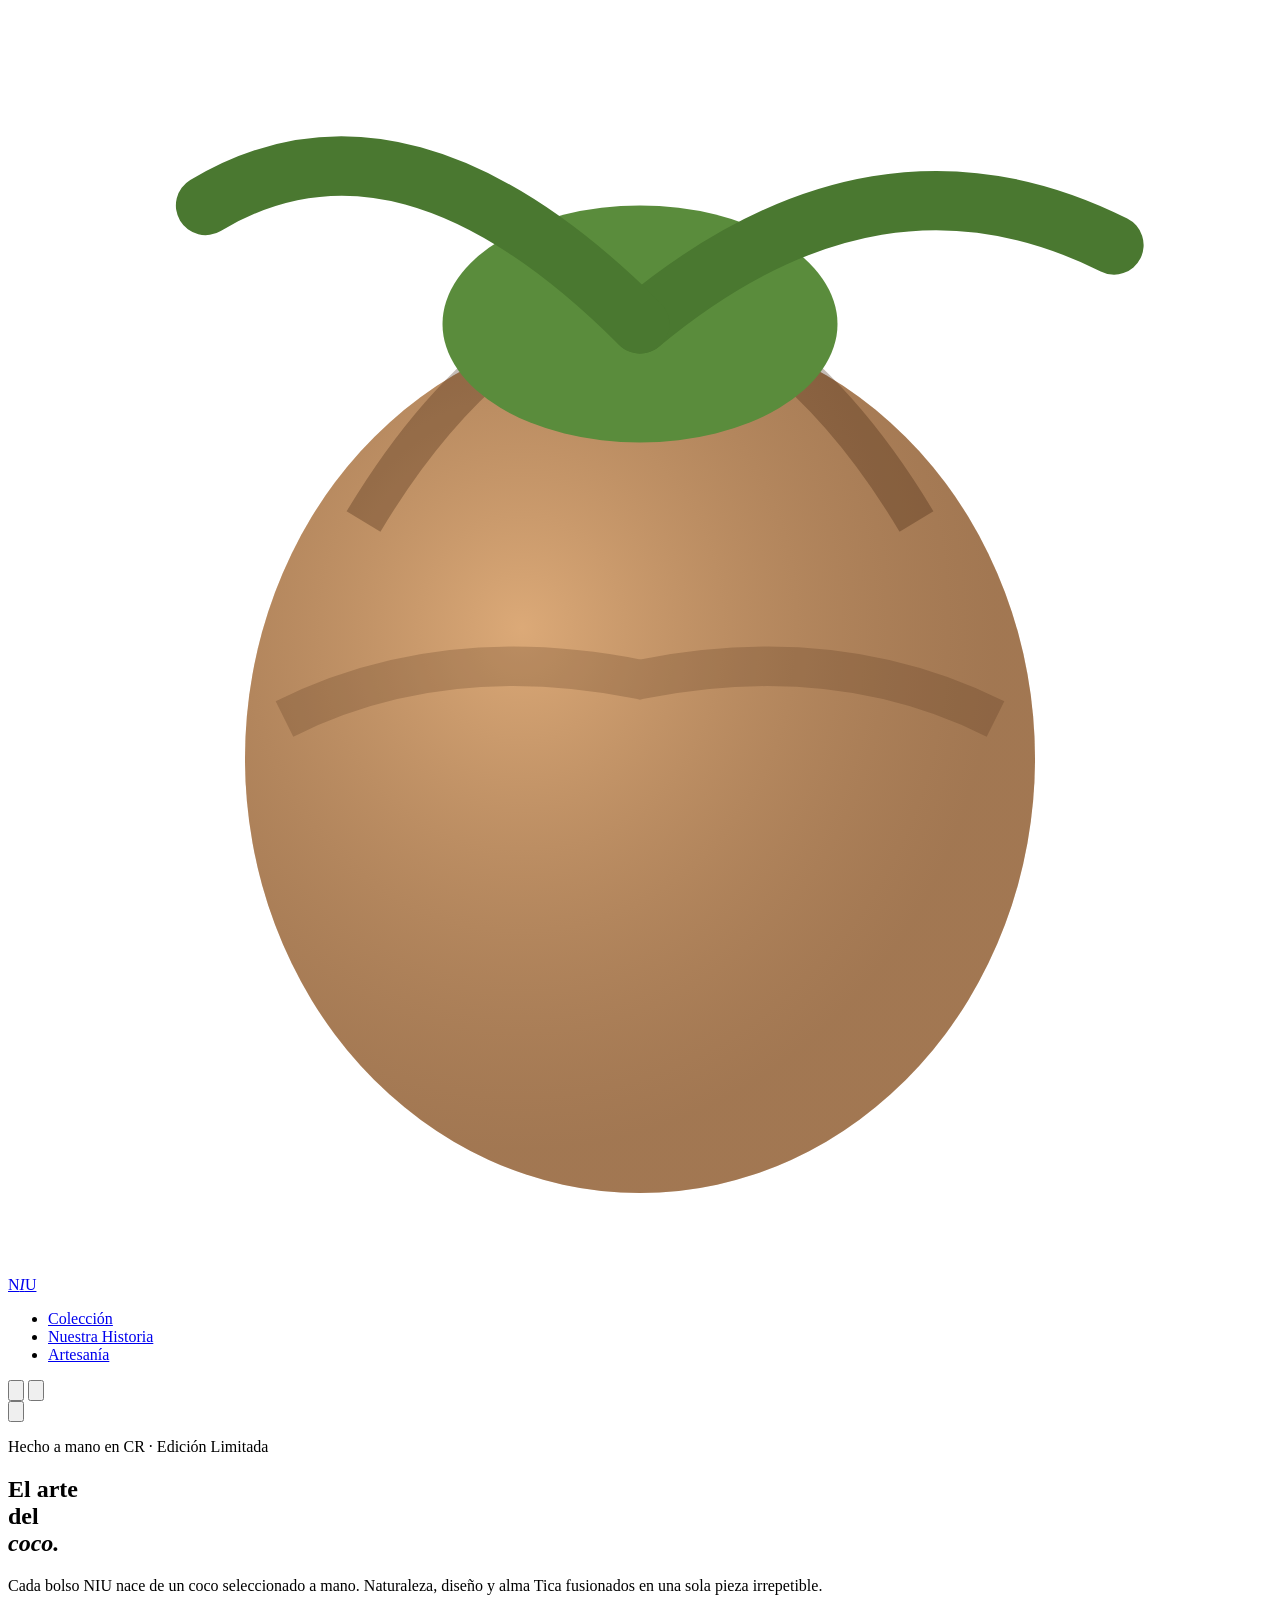
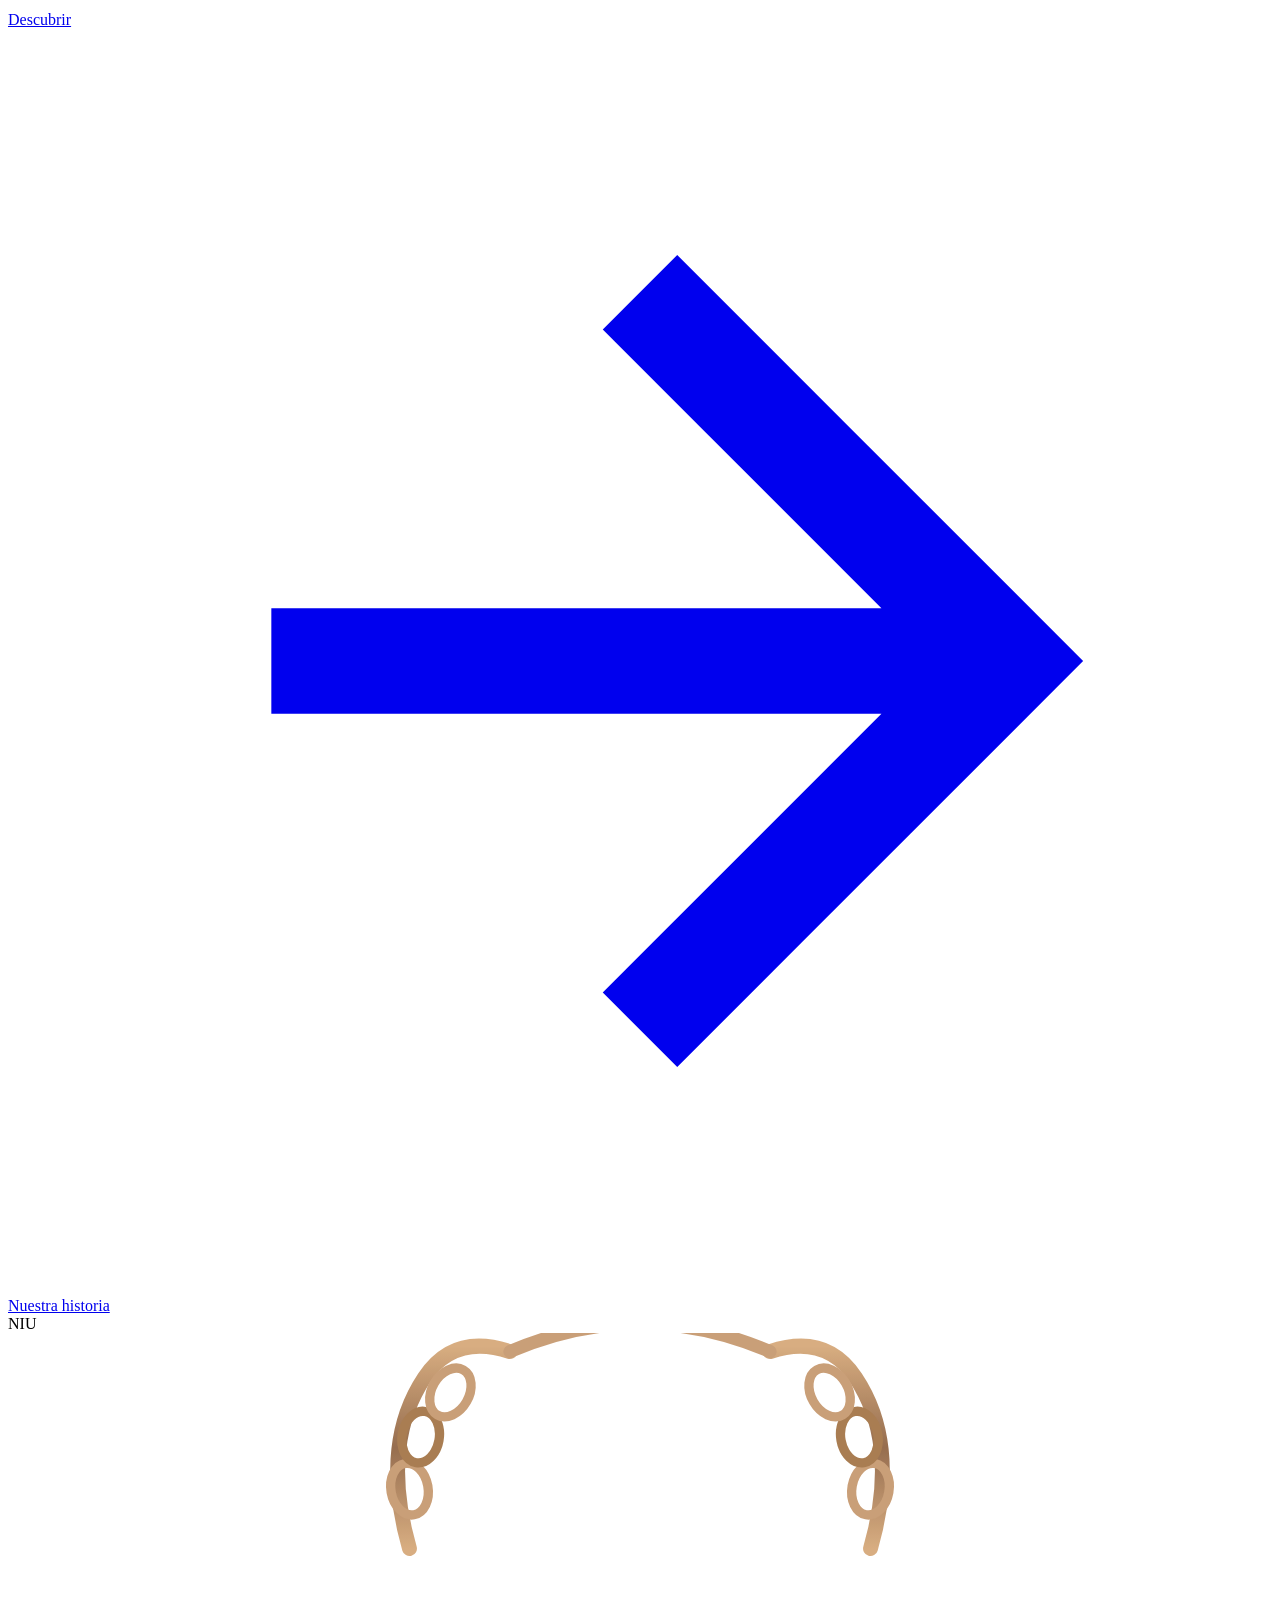
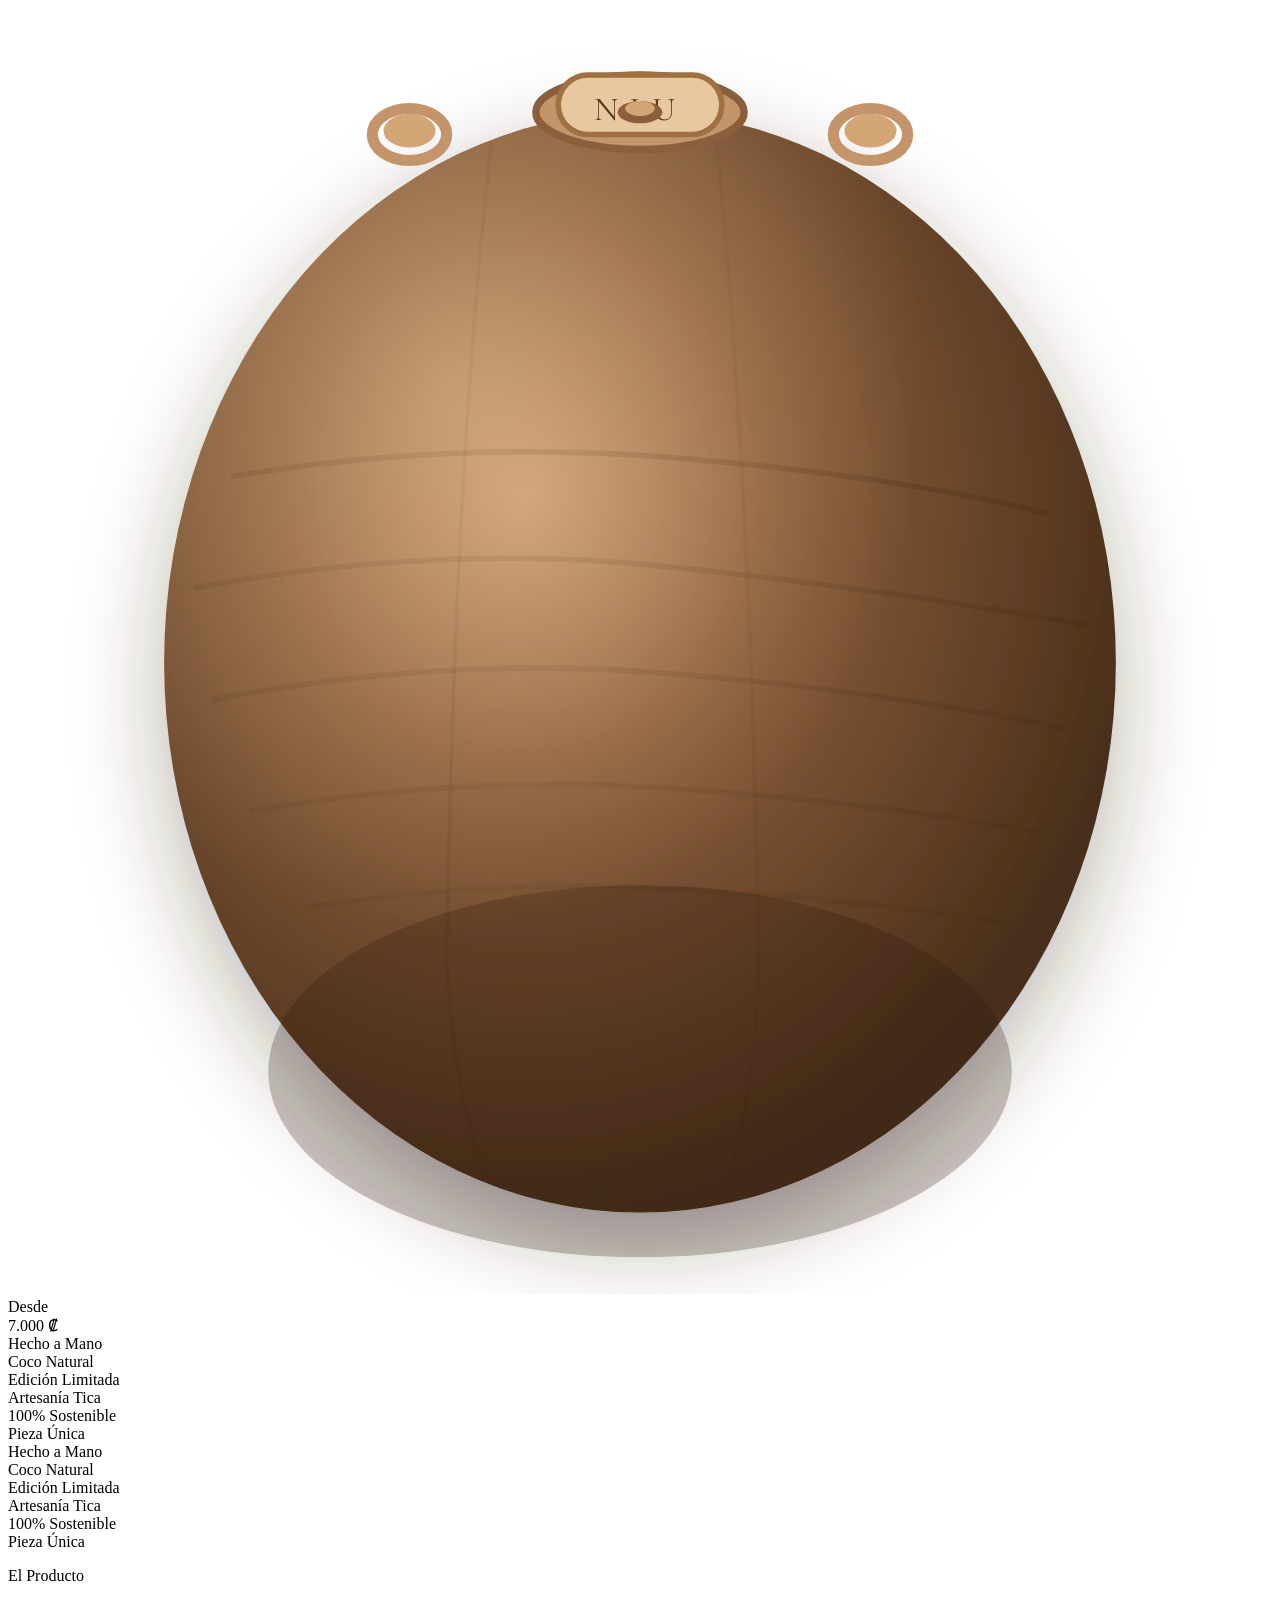
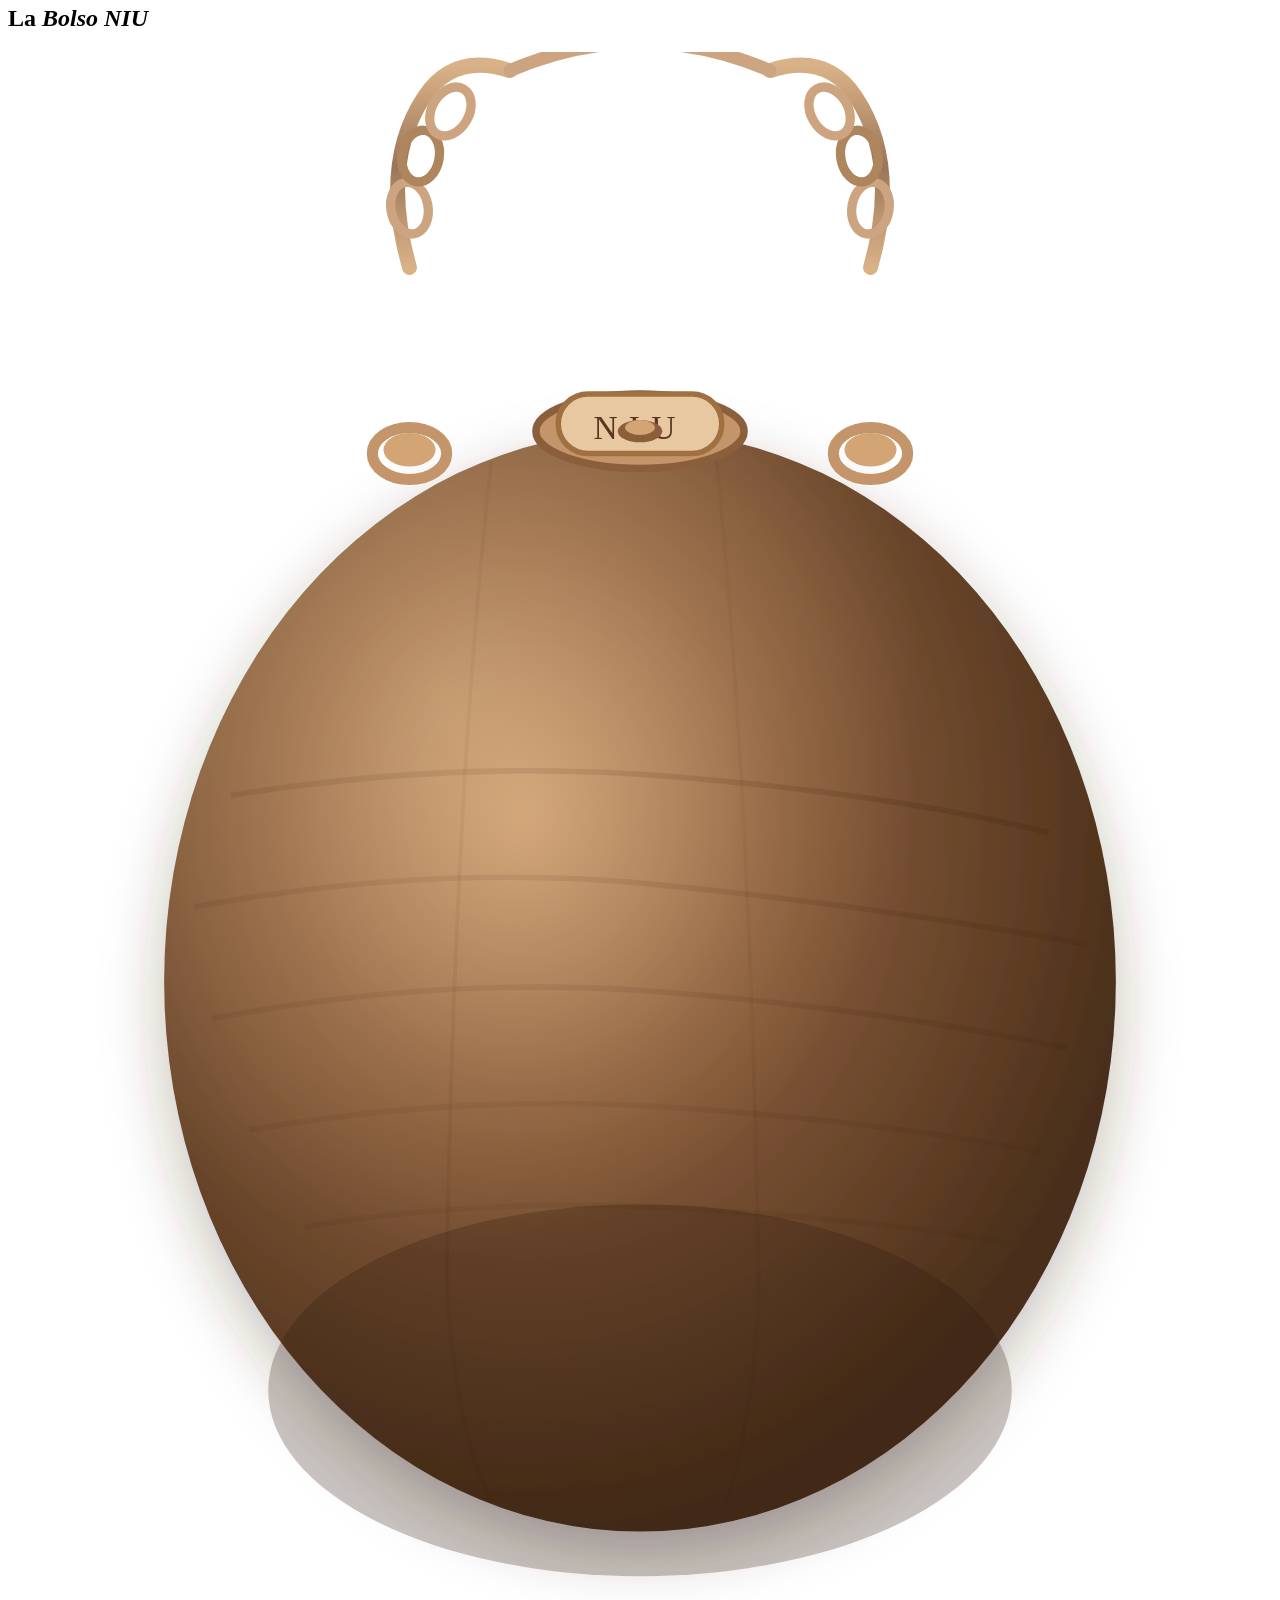
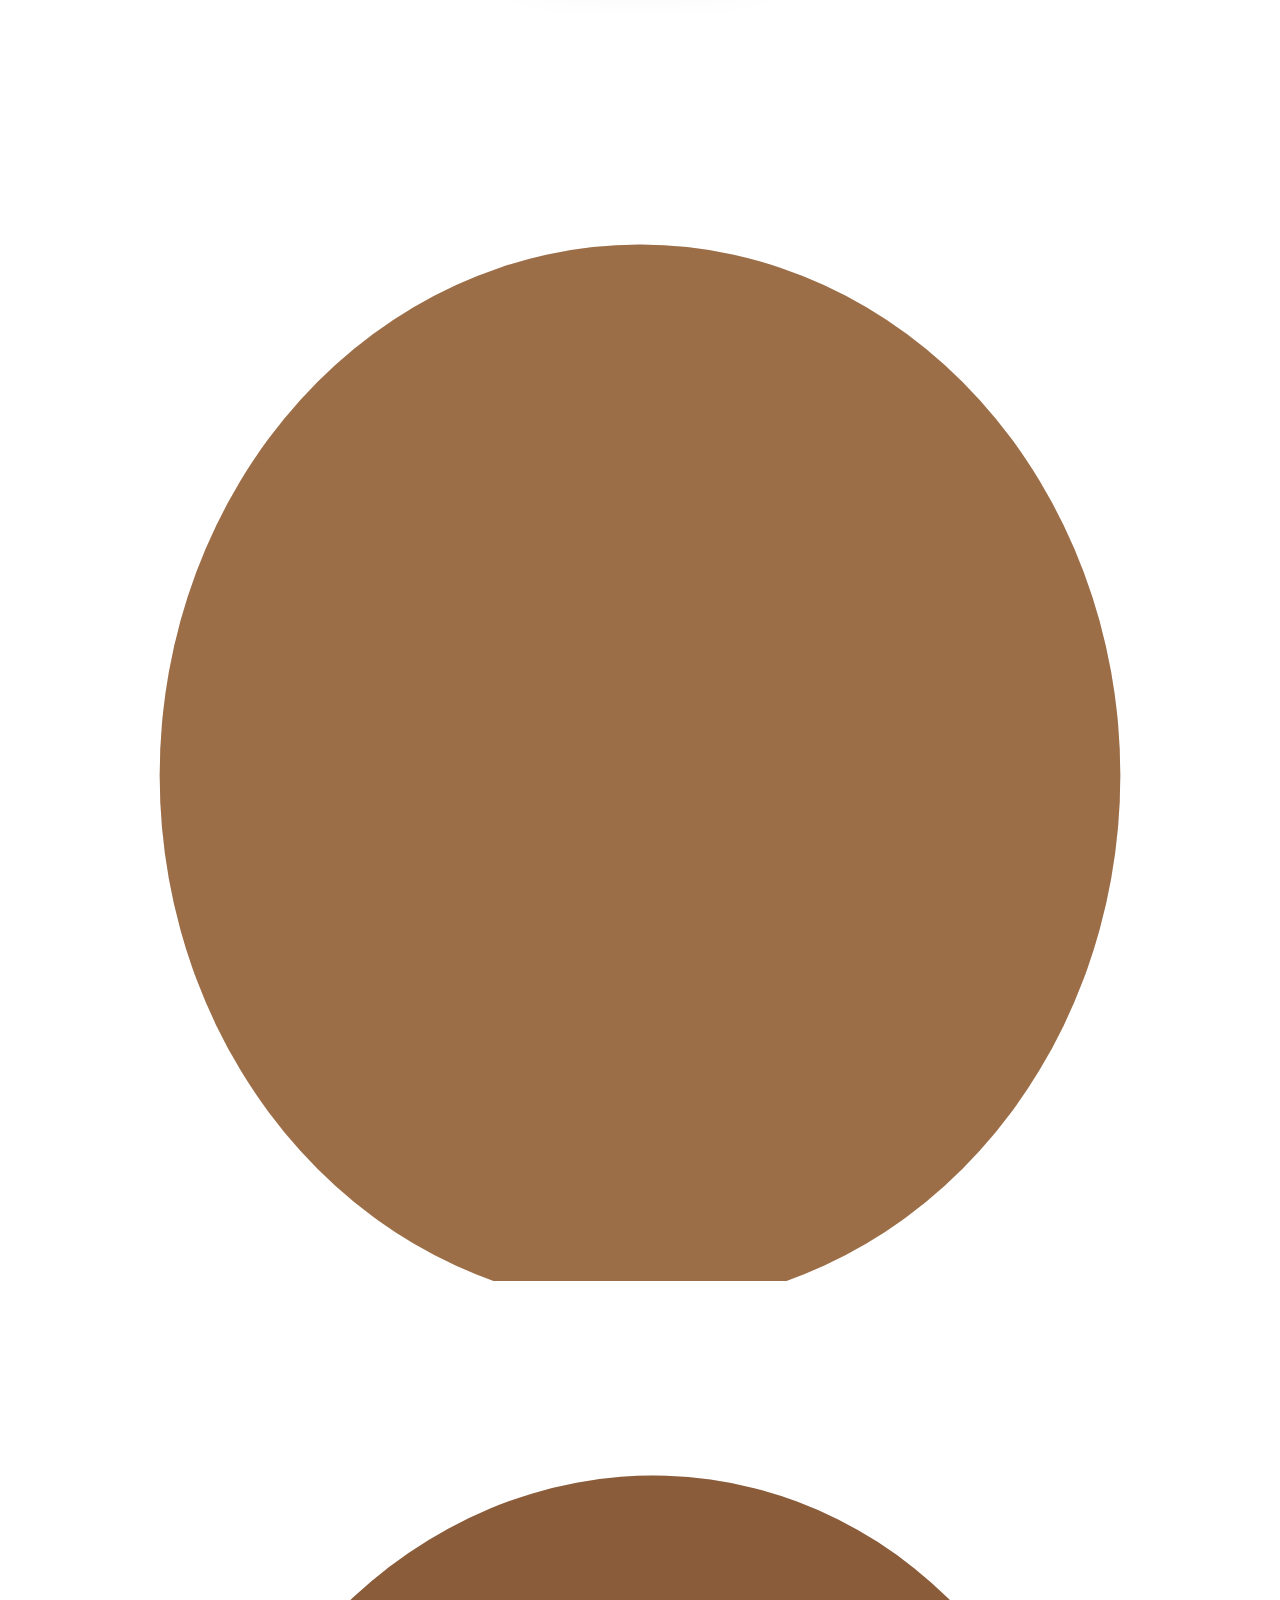
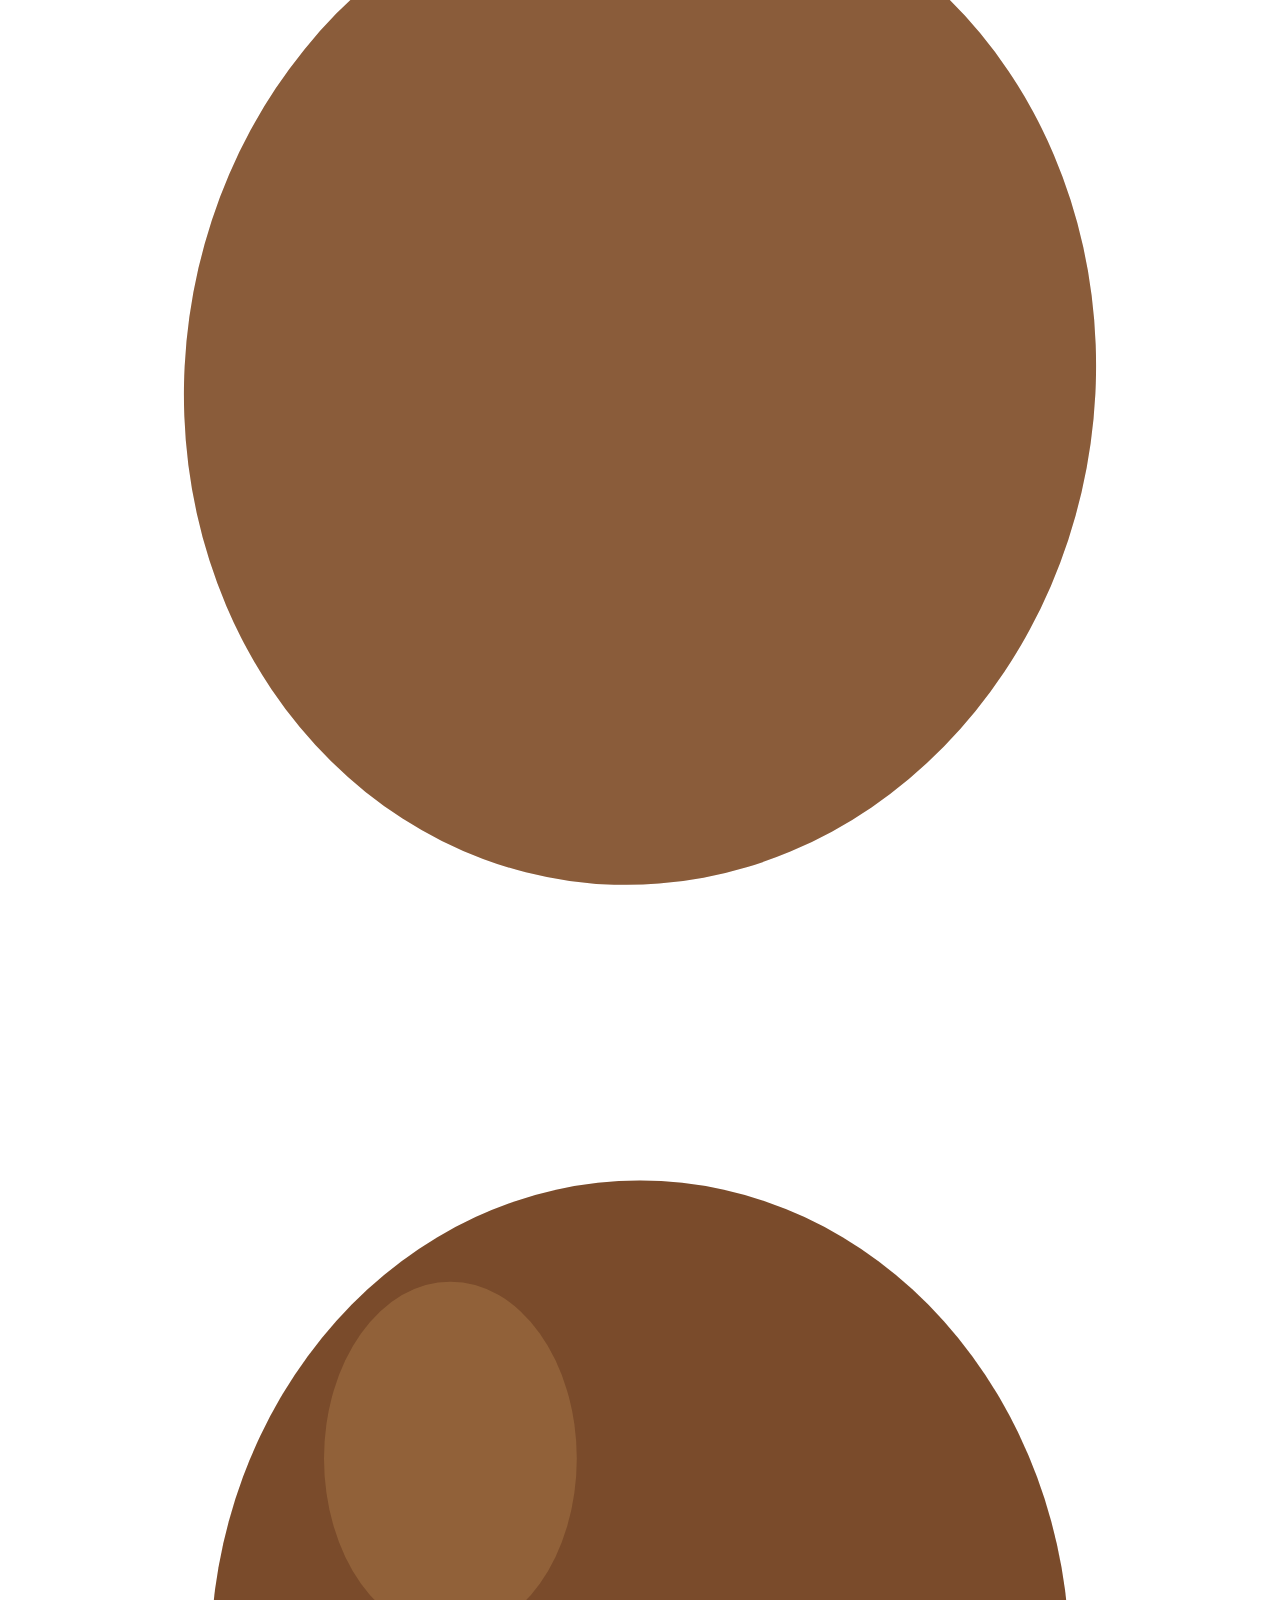
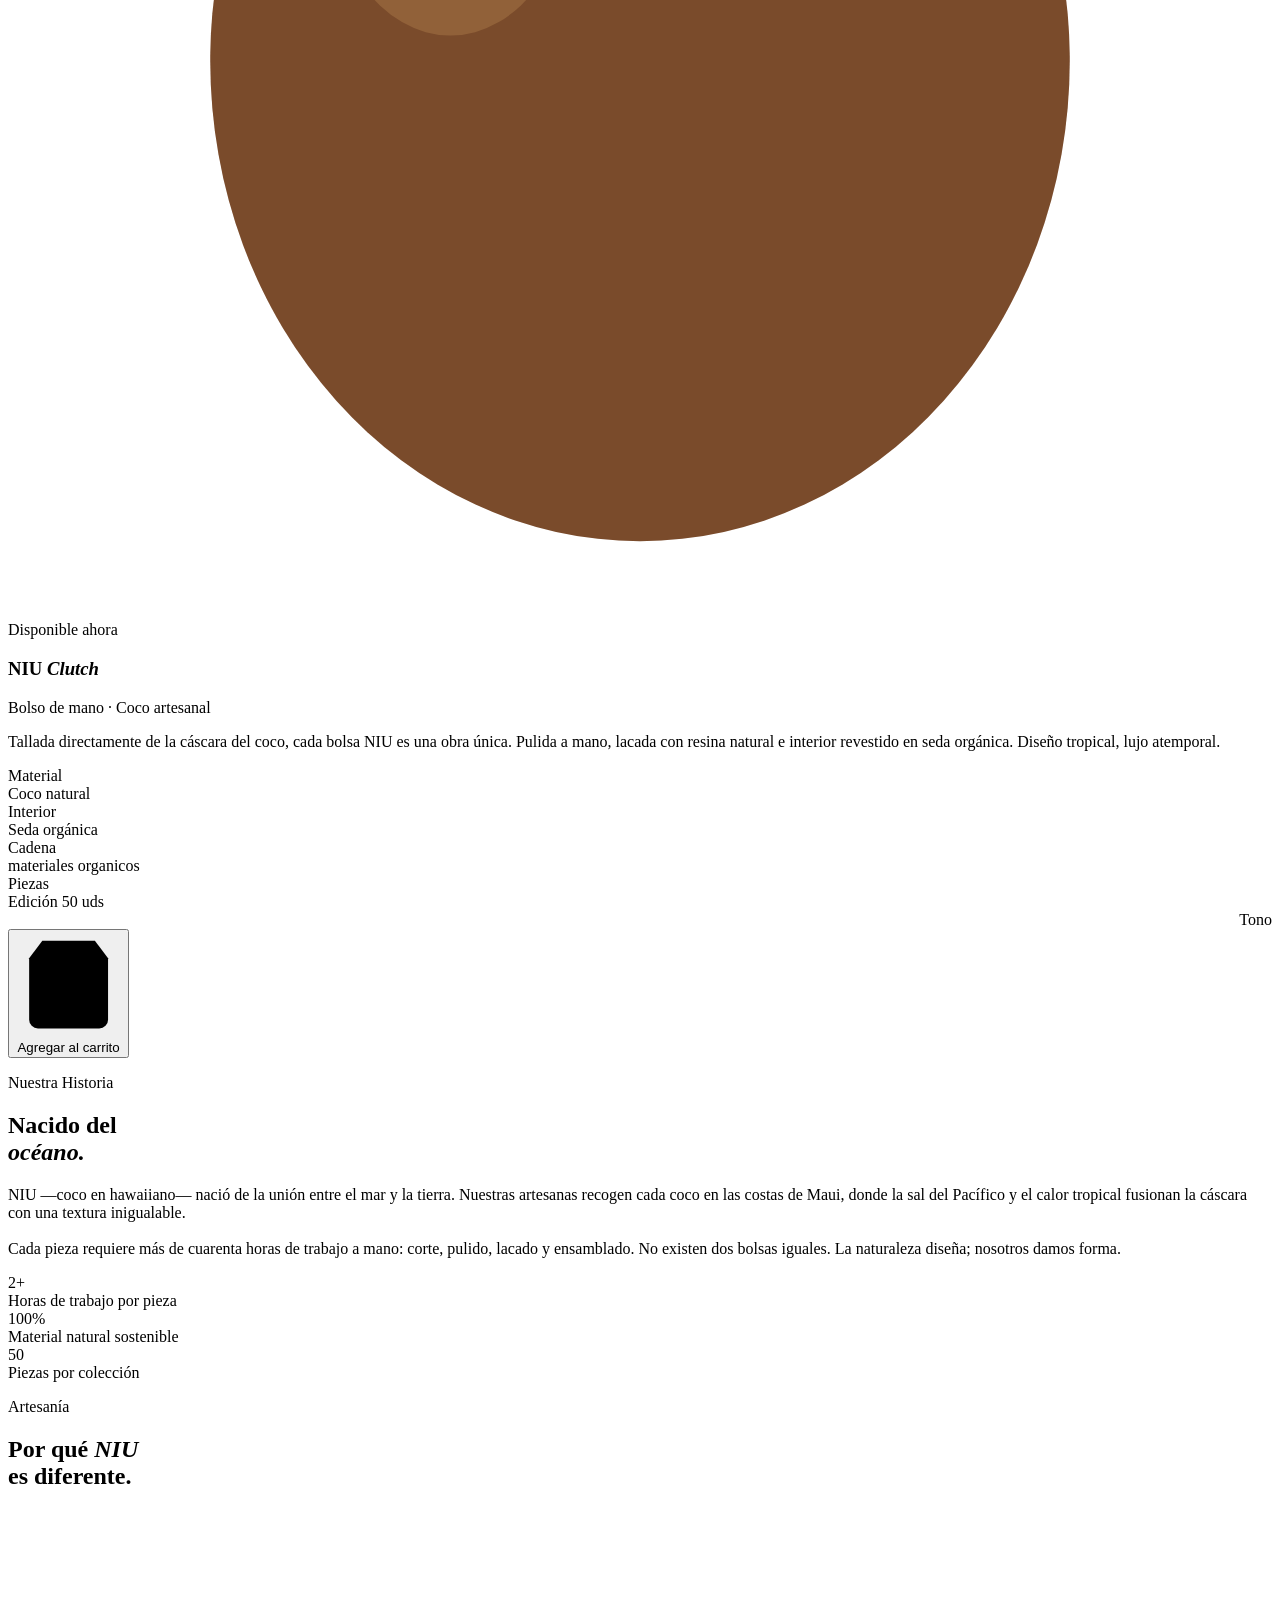
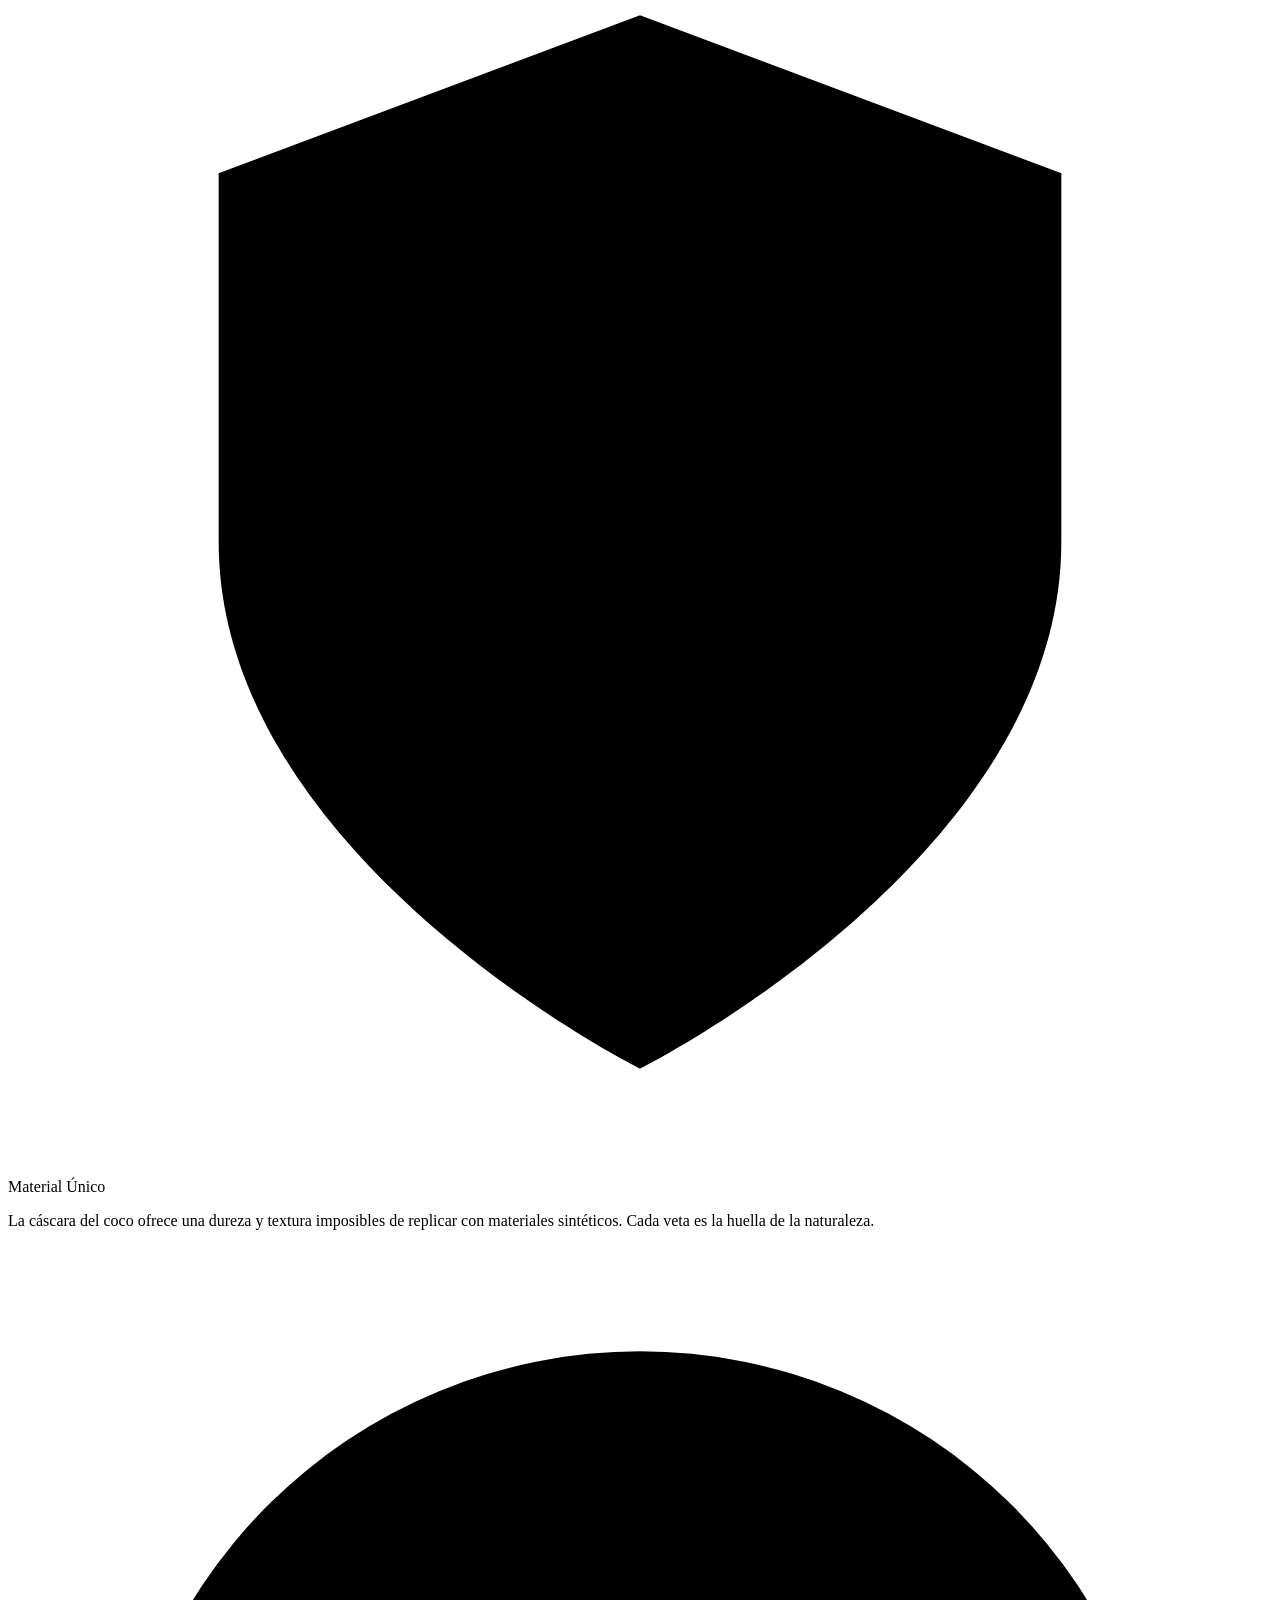
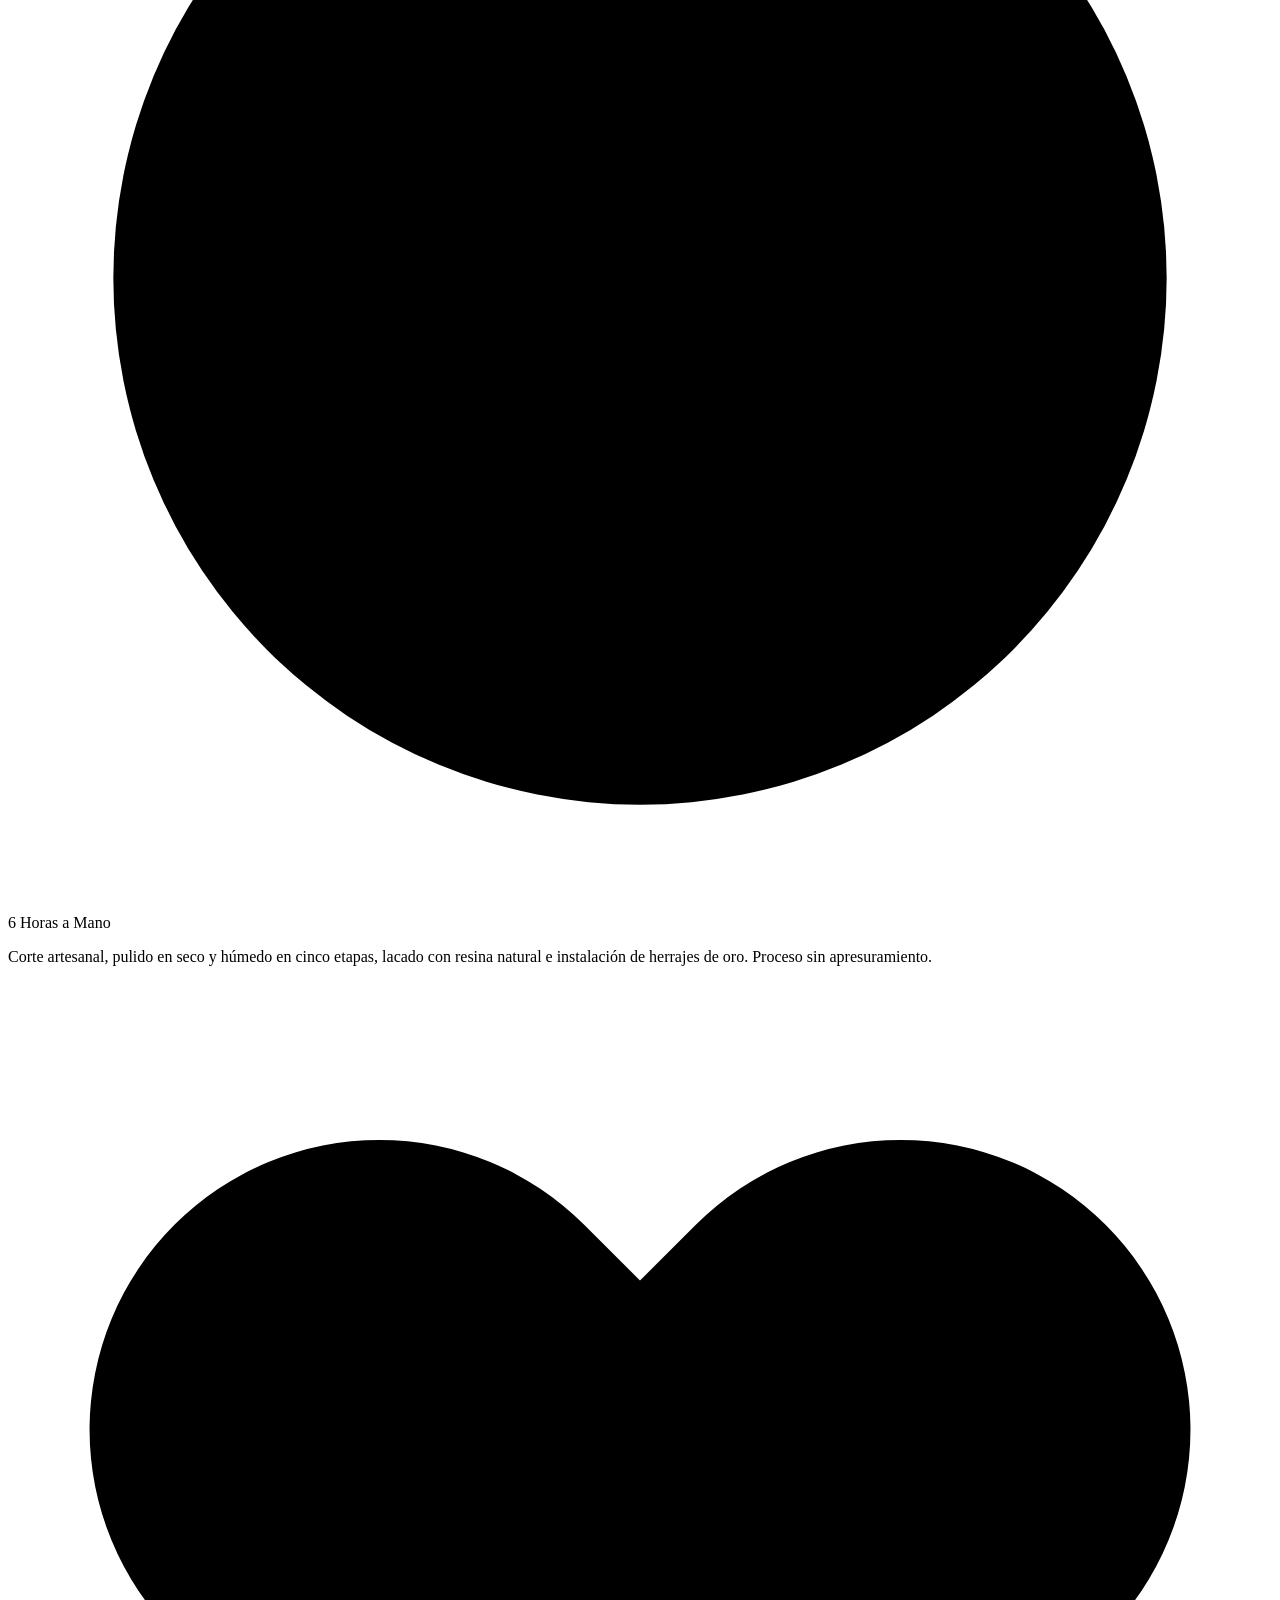
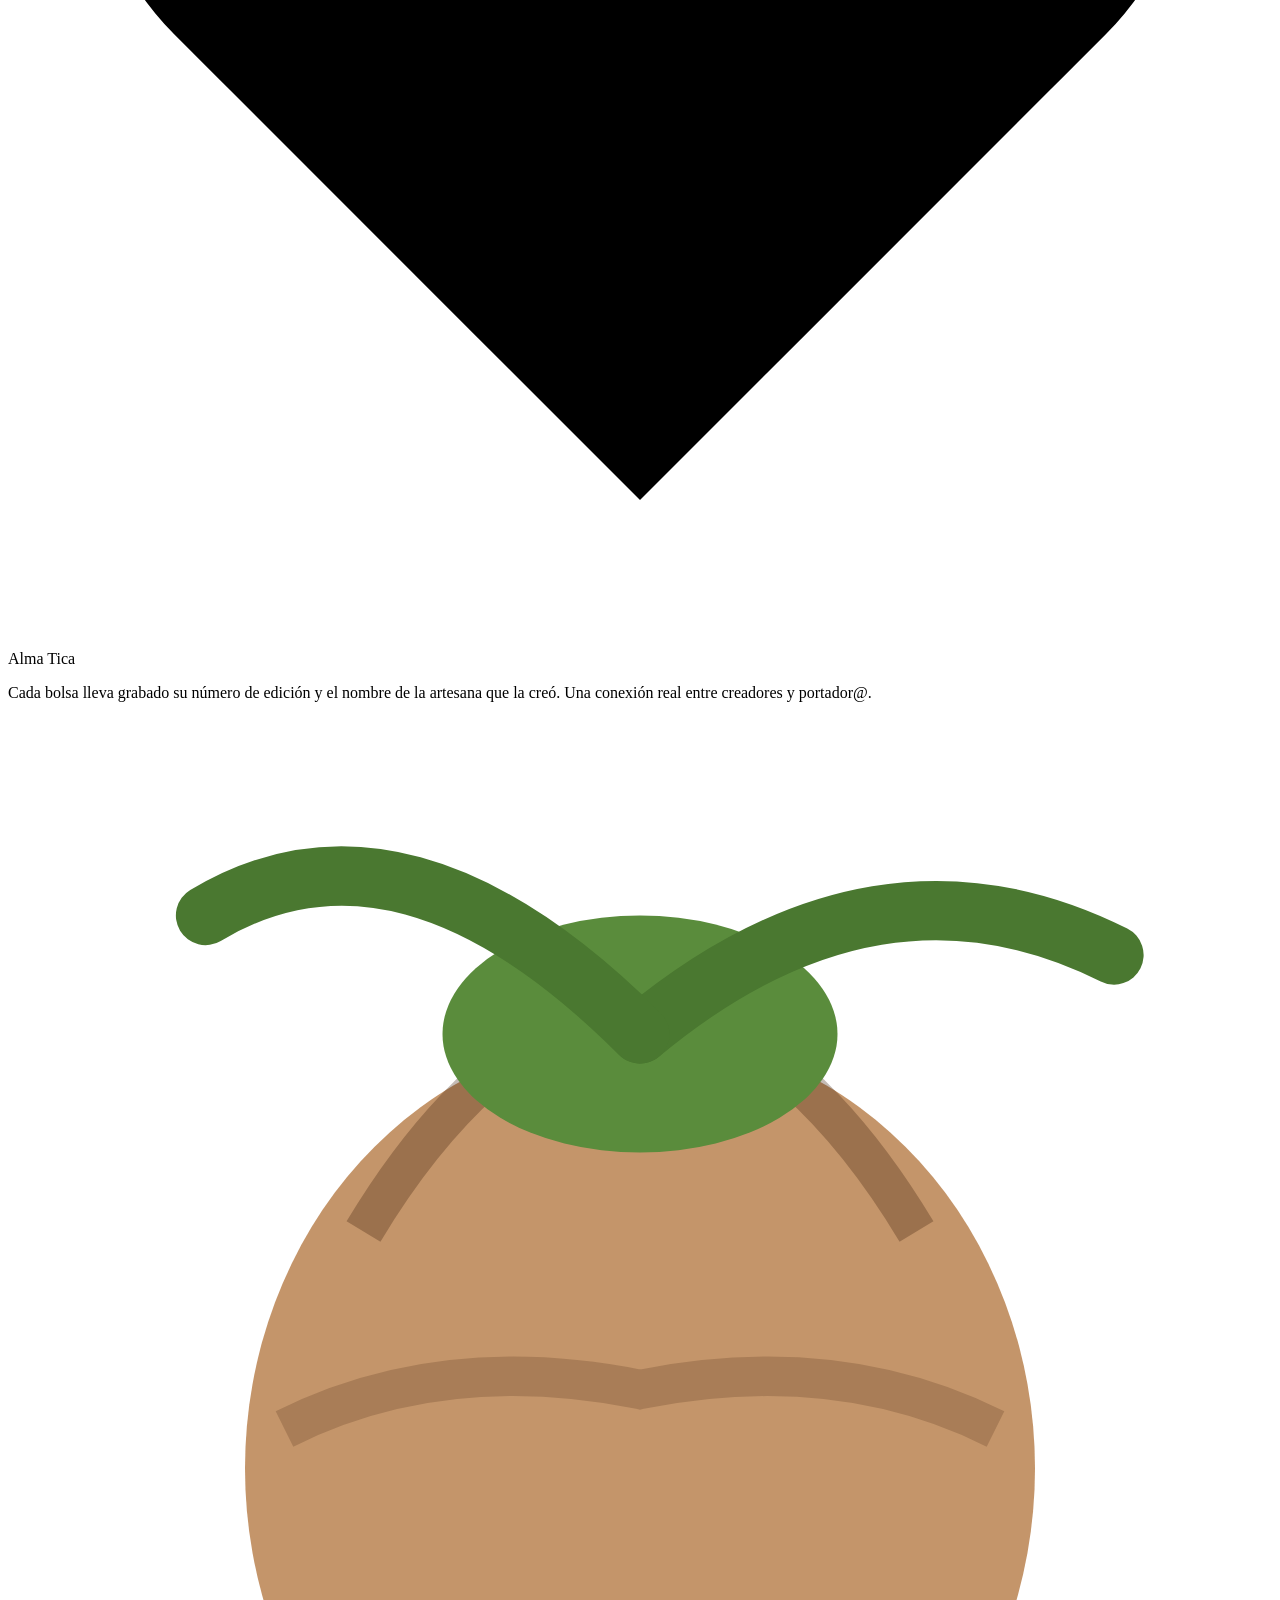
==== html/catalogo.html @ 04e59201 "Subir repositorio" ====
<!DOCTYPE html>
<html lang="es">
<head>
  <meta charset="UTF-8" />
  <meta name="viewport" content="width=device-width, initial-scale=1.0" />
  <title>NIU — Handcrafted Coconut Bags</title>
  <link rel="preconnect" href="https://fonts.googleapis.com" />
  <link rel="preconnect" href="https://fonts.gstatic.com" crossorigin />
  <link href="https://fonts.googleapis.com/css2?family=Cormorant+Garamond:ital,wght@0,300;0,400;0,500;1,300;1,400&family=Jost:wght@200;300;400;500&display=swap" rel="stylesheet" />
  <link rel="stylesheet" href="catalogo.css" />
</head>
<body>

  <!-- CUSTOM CURSOR -->
  <div class="cursor" id="cursor"></div>
  <div class="cursor-ring" id="cursorRing"></div>

  <!-- ══ NAV ══ -->
  <nav id="nav">
    <a href="#" class="nav-logo">
      <div class="nav-logo-icon">
        <svg viewBox="0 0 32 32" fill="none" xmlns="http://www.w3.org/2000/svg">
          <ellipse cx="16" cy="19" rx="10" ry="11" fill="#c4956a"/>
          <ellipse cx="16" cy="19" rx="10" ry="11" fill="url(#ng1)"/>
          <path d="M9 13 Q12 8 16 7 Q20 8 23 13" stroke="rgba(60,30,10,.3)" stroke-width="1" fill="none"/>
          <path d="M7 18 Q11 16 16 17 Q21 16 25 18" stroke="rgba(60,30,10,.2)" stroke-width="1" fill="none"/>
          <ellipse cx="16" cy="8" rx="5" ry="3" fill="#5a8c3c"/>
          <path d="M16 8 Q22 3 28 6" stroke="#4a7830" stroke-width="1.5" fill="none" stroke-linecap="round"/>
          <path d="M16 8 Q10 2 5 5" stroke="#4a7830" stroke-width="1.5" fill="none" stroke-linecap="round"/>
          <defs>
            <radialGradient id="ng1" cx="35%" cy="35%" r="60%">
              <stop offset="0%" stop-color="rgba(255,200,140,.4)"/>
              <stop offset="100%" stop-color="rgba(60,30,10,.25)"/>
            </radialGradient>
          </defs>
        </svg>
      </div>
      <div>
        <div class="nav-logo-text">N<em>I</em>U</div>
      </div>
    </a>

    <ul class="nav-links">
      <li><a href="#product">Colección</a></li>
      <li><a href="#story">Nuestra Historia</a></li>
      <li><a href="#craftsmanship">Artesanía</a></li>
    </ul>

    <div class="nav-icons">
      <button class="nav-icon-btn" aria-label="Mi cuenta">
        <svg viewBox="0 0 24 24"><path d="M20 21v-2a4 4 0 00-4-4H8a4 4 0 00-4 4v2"/><circle cx="12" cy="7" r="4"/></svg>
      </button>
      <button class="nav-icon-btn" aria-label="Comunidad">
        <svg viewBox="0 0 24 24"><path d="M17 21v-2a4 4 0 00-4-4H5a4 4 0 00-4 4v2"/><circle cx="9" cy="7" r="4"/><path d="M23 21v-2a4 4 0 00-3-3.87"/><path d="M16 3.13a4 4 0 010 7.75"/></svg>
      </button>
      <div class="nav-divider"></div>
      <button class="nav-icon-btn" aria-label="Carrito" id="navCart">
        <svg viewBox="0 0 24 24"><path d="M6 2L3 6v14a2 2 0 002 2h14a2 2 0 002-2V6l-3-4z"/><line x1="3" y1="6" x2="21" y2="6"/><path d="M16 10a4 4 0 01-8 0"/></svg>
        <span class="badge" style="display:none"></span>
      </button>
    </div>
  </nav>

  <!-- ══ HERO ══ -->
  <section class="hero">
    <div class="hero-text">
      <p class="hero-eyebrow">Hecho a mano en CR · Edición Limitada</p>
      <h1 class="hero-title">
        El arte<br>del<br><em>coco.</em>
      </h1>
      <p class="hero-desc">
        Cada bolso NIU nace de un coco seleccionado a mano. Naturaleza, diseño y alma Tica fusionados en una sola pieza irrepetible.
      </p>
      <div class="hero-actions">
        <a href="#product" class="btn-primary">
          Descubrir
          <svg viewBox="0 0 24 24" fill="none" stroke="currentColor" stroke-width="2"><path d="M5 12h14M12 5l7 7-7 7"/></svg>
        </a>
        <a href="#story" class="btn-secondary">Nuestra historia</a>
      </div>
    </div>

    <div class="hero-visual">
      <div class="hero-bg-text">NIU</div>
      <div class="bag-container">
        <svg class="bag-svg" viewBox="0 0 340 420" xmlns="http://www.w3.org/2000/svg">
          <defs>
            <radialGradient id="coconutGrad" cx="38%" cy="35%" r="65%">
              <stop offset="0%" stop-color="#c4956a"/>
              <stop offset="40%" stop-color="#8b5e3c"/>
              <stop offset="100%" stop-color="#4a2f1a"/>
            </radialGradient>
            <radialGradient id="shellSheen" cx="30%" cy="25%" r="50%">
              <stop offset="0%" stop-color="rgba(255,220,170,.35)"/>
              <stop offset="100%" stop-color="rgba(255,220,170,0)"/>
            </radialGradient>
            <filter id="softShadow">
              <feDropShadow dx="0" dy="8" stdDeviation="12" flood-color="#3d2b1f" flood-opacity=".35"/>
            </filter>
            <linearGradient id="chainGrad" x1="0%" y1="0%" x2="0%" y2="100%">
              <stop offset="0%" stop-color="#d4a574"/>
              <stop offset="50%" stop-color="#8b5e3c"/>
              <stop offset="100%" stop-color="#d4a574"/>
            </linearGradient>
          </defs>
          <!-- Chain handle -->
          <g opacity=".9">
            <path d="M108 58 Q100 30 112 12 Q120 0 135 5" stroke="url(#chainGrad)" stroke-width="4" fill="none" stroke-linecap="round"/>
            <path d="M232 58 Q240 30 228 12 Q220 0 205 5" stroke="url(#chainGrad)" stroke-width="4" fill="none" stroke-linecap="round"/>
            <ellipse cx="108" cy="42" rx="5" ry="7" fill="none" stroke="#c4956a" stroke-width="2.5" transform="rotate(-10,108,42)"/>
            <ellipse cx="111" cy="28" rx="5" ry="7" fill="none" stroke="#a07040" stroke-width="2.5" transform="rotate(10,111,28)"/>
            <ellipse cx="119" cy="16" rx="5" ry="7" fill="none" stroke="#c4956a" stroke-width="2.5" transform="rotate(30,119,16)"/>
            <ellipse cx="232" cy="42" rx="5" ry="7" fill="none" stroke="#c4956a" stroke-width="2.5" transform="rotate(10,232,42)"/>
            <ellipse cx="229" cy="28" rx="5" ry="7" fill="none" stroke="#a07040" stroke-width="2.5" transform="rotate(-10,229,28)"/>
            <ellipse cx="221" cy="16" rx="5" ry="7" fill="none" stroke="#c4956a" stroke-width="2.5" transform="rotate(-30,221,16)"/>
            <path d="M135 5 Q170 -10 205 5" stroke="#c4956a" stroke-width="3.5" fill="none" stroke-linecap="round"/>
          </g>
          <!-- Bag body -->
          <ellipse cx="170" cy="250" rx="128" ry="148" fill="url(#coconutGrad)" filter="url(#softShadow)"/>
          <!-- Texture lines -->
          <path d="M60 200 Q120 190 180 195 Q240 200 280 210" stroke="rgba(60,30,10,.18)" stroke-width="1.5" fill="none"/>
          <path d="M50 230 Q115 218 175 224 Q235 230 290 240" stroke="rgba(60,30,10,.14)" stroke-width="1.5" fill="none"/>
          <path d="M55 260 Q118 248 178 253 Q238 258 285 268" stroke="rgba(60,30,10,.12)" stroke-width="1.5" fill="none"/>
          <path d="M65 290 Q122 280 180 284 Q238 288 278 296" stroke="rgba(60,30,10,.1)" stroke-width="1.5" fill="none"/>
          <path d="M80 316 Q128 308 180 311 Q232 314 268 320" stroke="rgba(60,30,10,.08)" stroke-width="1.5" fill="none"/>
          <path d="M130 110 Q120 200 118 330 Q120 370 130 390" stroke="rgba(60,30,10,.09)" stroke-width="1" fill="none"/>
          <path d="M190 104 Q200 200 202 335 Q200 372 192 394" stroke="rgba(60,30,10,.07)" stroke-width="1" fill="none"/>
          <!-- Sheen -->
          <ellipse cx="170" cy="250" rx="128" ry="148" fill="url(#shellSheen)"/>
          <!-- Bottom shadow -->
          <ellipse cx="170" cy="360" rx="100" ry="50" fill="rgba(40,20,8,.25)"/>
          <!-- Clasp -->
          <ellipse cx="170" cy="102" rx="28" ry="10" fill="#c4956a" stroke="#8b5e3c" stroke-width="2"/>
          <ellipse cx="170" cy="100" rx="22" ry="7" fill="#d4a574"/>
          <rect x="148" y="92" width="44" height="16" rx="8" fill="#e8c8a0" stroke="#a07040" stroke-width="1.5"/>
          <text x="170" y="104" text-anchor="middle" font-family="'Cormorant Garamond', serif" font-size="9" fill="#5a3520" letter-spacing="3" font-weight="400">NIU</text>
          <ellipse cx="170" cy="102" rx="6" ry="3" fill="#8b5e3c"/>
          <ellipse cx="170" cy="101" rx="4" ry="2" fill="#d4a574"/>
          <!-- Attachment rings -->
          <ellipse cx="108" cy="108" rx="10" ry="7" fill="none" stroke="#c4956a" stroke-width="3"/>
          <ellipse cx="108" cy="107" rx="7" ry="4.5" fill="#d4a574"/>
          <ellipse cx="232" cy="108" rx="10" ry="7" fill="none" stroke="#c4956a" stroke-width="3"/>
          <ellipse cx="232" cy="107" rx="7" ry="4.5" fill="#d4a574"/>
        </svg>
        <div class="bag-tag">
          <div class="price-label">Desde</div>
          <div class="price">7.000 ₡</div>
        </div>
      </div>
    </div>
  </section>

  <!-- ══ MARQUEE ══ -->
  <div class="marquee-section">
    <div class="marquee-track">
      <div class="marquee-item"><span>Hecho a Mano</span><span class="marquee-dot"></span></div>
      <div class="marquee-item"><span>Coco Natural</span><span class="marquee-dot"></span></div>
      <div class="marquee-item"><span>Edición Limitada</span><span class="marquee-dot"></span></div>
      <div class="marquee-item"><span>Artesanía Tica</span><span class="marquee-dot"></span></div>
      <div class="marquee-item"><span>100% Sostenible</span><span class="marquee-dot"></span></div>
      <div class="marquee-item"><span>Pieza Única</span><span class="marquee-dot"></span></div>
      <div class="marquee-item"><span>Hecho a Mano</span><span class="marquee-dot"></span></div>
      <div class="marquee-item"><span>Coco Natural</span><span class="marquee-dot"></span></div>
      <div class="marquee-item"><span>Edición Limitada</span><span class="marquee-dot"></span></div>
      <div class="marquee-item"><span>Artesanía Tica</span><span class="marquee-dot"></span></div>
      <div class="marquee-item"><span>100% Sostenible</span><span class="marquee-dot"></span></div>
      <div class="marquee-item"><span>Pieza Única</span><span class="marquee-dot"></span></div>
    </div>
  </div>

  <!-- ══ PRODUCTO ══ -->
  <section class="product-section" id="product">
    <p class="section-label reveal">El Producto</p>
    <h2 class="section-title reveal">La <em>Bolso NIU</em></h2>

    <div class="product-grid reveal">
      <!-- Galería -->
      <div class="product-gallery">
        <div class="gallery-main" id="mainView">
          <svg viewBox="0 0 340 420" xmlns="http://www.w3.org/2000/svg">
            <defs>
              <radialGradient id="cg2" cx="38%" cy="35%" r="65%">
                <stop offset="0%" stop-color="#c4956a"/>
                <stop offset="40%" stop-color="#8b5e3c"/>
                <stop offset="100%" stop-color="#4a2f1a"/>
              </radialGradient>
              <radialGradient id="cs2" cx="30%" cy="25%" r="50%">
                <stop offset="0%" stop-color="rgba(255,220,170,.35)"/>
                <stop offset="100%" stop-color="rgba(255,220,170,0)"/>
              </radialGradient>
              <filter id="ss2"><feDropShadow dx="0" dy="6" stdDeviation="8" flood-color="#3d2b1f" flood-opacity=".3"/></filter>
              <linearGradient id="cng2" x1="0%" y1="0%" x2="0%" y2="100%">
                <stop offset="0%" stop-color="#d4a574"/>
                <stop offset="50%" stop-color="#8b5e3c"/>
                <stop offset="100%" stop-color="#d4a574"/>
              </linearGradient>
            </defs>
            <g opacity=".85">
              <path d="M108 58 Q100 30 112 12 Q120 0 135 5" stroke="url(#cng2)" stroke-width="4" fill="none" stroke-linecap="round"/>
              <path d="M232 58 Q240 30 228 12 Q220 0 205 5" stroke="url(#cng2)" stroke-width="4" fill="none" stroke-linecap="round"/>
              <ellipse cx="108" cy="42" rx="5" ry="7" fill="none" stroke="#c4956a" stroke-width="2.5" transform="rotate(-10,108,42)"/>
              <ellipse cx="111" cy="28" rx="5" ry="7" fill="none" stroke="#a07040" stroke-width="2.5" transform="rotate(10,111,28)"/>
              <ellipse cx="119" cy="16" rx="5" ry="7" fill="none" stroke="#c4956a" stroke-width="2.5" transform="rotate(30,119,16)"/>
              <ellipse cx="232" cy="42" rx="5" ry="7" fill="none" stroke="#c4956a" stroke-width="2.5" transform="rotate(10,232,42)"/>
              <ellipse cx="229" cy="28" rx="5" ry="7" fill="none" stroke="#a07040" stroke-width="2.5" transform="rotate(-10,229,28)"/>
              <ellipse cx="221" cy="16" rx="5" ry="7" fill="none" stroke="#c4956a" stroke-width="2.5" transform="rotate(-30,221,16)"/>
              <path d="M135 5 Q170 -10 205 5" stroke="#c4956a" stroke-width="3.5" fill="none" stroke-linecap="round"/>
            </g>
            <ellipse cx="170" cy="250" rx="128" ry="148" fill="url(#cg2)" filter="url(#ss2)"/>
            <path d="M60 200 Q120 190 180 195 Q240 200 280 210" stroke="rgba(60,30,10,.18)" stroke-width="1.5" fill="none"/>
            <path d="M50 230 Q115 218 175 224 Q235 230 290 240" stroke="rgba(60,30,10,.14)" stroke-width="1.5" fill="none"/>
            <path d="M55 260 Q118 248 178 253 Q238 258 285 268" stroke="rgba(60,30,10,.12)" stroke-width="1.5" fill="none"/>
            <path d="M65 290 Q122 280 180 284 Q238 288 278 296" stroke="rgba(60,30,10,.10)" stroke-width="1.5" fill="none"/>
            <path d="M80 316 Q128 308 180 311 Q232 314 268 320" stroke="rgba(60,30,10,.08)" stroke-width="1.5" fill="none"/>
            <path d="M130 110 Q120 200 118 330 Q120 370 130 390" stroke="rgba(60,30,10,.09)" stroke-width="1" fill="none"/>
            <path d="M190 104 Q200 200 202 335 Q200 372 192 394" stroke="rgba(60,30,10,.07)" stroke-width="1" fill="none"/>
            <ellipse cx="170" cy="250" rx="128" ry="148" fill="url(#cs2)"/>
            <ellipse cx="170" cy="360" rx="100" ry="50" fill="rgba(40,20,8,.25)"/>
            <ellipse cx="170" cy="102" rx="28" ry="10" fill="#c4956a" stroke="#8b5e3c" stroke-width="2"/>
            <ellipse cx="170" cy="100" rx="22" ry="7" fill="#d4a574"/>
            <rect x="148" y="92" width="44" height="16" rx="8" fill="#e8c8a0" stroke="#a07040" stroke-width="1.5"/>
            <text x="170" y="104" text-anchor="middle" font-family="serif" font-size="9" fill="#5a3520" letter-spacing="3">NIU</text>
            <ellipse cx="170" cy="102" rx="6" ry="3" fill="#8b5e3c"/>
            <ellipse cx="170" cy="101" rx="4" ry="2" fill="#d4a574"/>
            <ellipse cx="108" cy="108" rx="10" ry="7" fill="none" stroke="#c4956a" stroke-width="3"/>
            <ellipse cx="108" cy="107" rx="7" ry="4.5" fill="#d4a574"/>
            <ellipse cx="232" cy="108" rx="10" ry="7" fill="none" stroke="#c4956a" stroke-width="3"/>
            <ellipse cx="232" cy="107" rx="7" ry="4.5" fill="#d4a574"/>
          </svg>
        </div>
        <div class="gallery-thumbs">
          <div class="thumb active">
            <svg viewBox="0 0 100 100"><ellipse cx="50" cy="60" rx="38" ry="42" fill="#8b5e3c"/><ellipse cx="50" cy="60" rx="38" ry="42" fill="rgba(255,200,140,.15)"/></svg>
          </div>
          <div class="thumb">
            <svg viewBox="0 0 100 100"><ellipse cx="50" cy="55" rx="36" ry="40" fill="#7a4e30" transform="rotate(8,50,55)"/><ellipse cx="50" cy="55" rx="36" ry="40" fill="rgba(255,190,130,.12)" transform="rotate(8,50,55)"/></svg>
          </div>
          <div class="thumb">
            <svg viewBox="0 0 100 100"><ellipse cx="50" cy="56" rx="34" ry="38" fill="#6b3f22"/><ellipse cx="50" cy="56" rx="34" ry="38" fill="rgba(255,180,120,.1)"/><ellipse cx="35" cy="40" rx="10" ry="14" fill="rgba(200,150,90,.3)"/></svg>
          </div>
        </div>
      </div>

      <!-- Info -->
      <div class="product-info">
        <div class="product-badge">
          <span class="badge-dot"></span>
          Disponible ahora
        </div>
        <h3 class="product-name">NIU <em>Clutch</em></h3>
        <p class="product-subtitle">Bolso de mano · Coco artesanal</p>
        <p class="product-desc">
          Tallada directamente de la cáscara del coco, cada bolsa NIU es una obra única. Pulida a mano, lacada con resina natural e interior revestido en seda orgánica. Diseño tropical, lujo atemporal.
        </p>
        <div class="product-specs">
          <div class="spec-item">
            <div class="spec-label">Material</div>
            <div class="spec-value">Coco natural</div>
          </div>
          <div class="spec-item">
            <div class="spec-label">Interior</div>
            <div class="spec-value">Seda orgánica</div>
          </div>
          <div class="spec-item">
            <div class="spec-label">Cadena</div>
            <div class="spec-value">materiales organicos</div>
          </div>
          <div class="spec-item">
            <div class="spec-label">Piezas</div>
            <div class="spec-value">Edición 50 uds</div>
          </div>
        </div>
          <div>
          </div>
          <div>
            <div class="price-note" style="text-align:right">Tono</div>
            <div class="color-options">
              <div class="color-dot active" style="background:#8b5e3c"  title="Natural"></div>
              <div class="color-dot" style="background:#6b3f22"  title="Oscuro"></div>
              <div class="color-dot" style="background:#c4956a"  title="Claro"></div>
            </div>
          </div>
        </div>
        <button class="add-to-bag" id="addToBag">
          <svg viewBox="0 0 24 24"><path d="M6 2L3 6v14a2 2 0 002 2h14a2 2 0 002-2V6l-3-4z"/><line x1="3" y1="6" x2="21" y2="6" stroke-linecap="round"/><path d="M16 10a4 4 0 01-8 0"/></svg>
          Agregar al carrito
        </button>
      </div>
    </div>
  </section>

  <!-- ══ HISTORIA ══ -->
  <section class="story-section" id="story">
    <div class="story-grid">
      <div class="story-text">
        <p class="section-label reveal">Nuestra Historia</p>
        <h2 class="section-title reveal">Nacido del<br><em>océano.</em></h2>
        <p class="story-body reveal">
          NIU —coco en hawaiiano— nació de la unión entre el mar y la tierra. Nuestras artesanas recogen cada coco en las costas de Maui, donde la sal del Pacífico y el calor tropical fusionan la cáscara con una textura inigualable.<br><br>
          Cada pieza requiere más de cuarenta horas de trabajo a mano: corte, pulido, lacado y ensamblado. No existen dos bolsas iguales. La naturaleza diseña; nosotros damos forma.
        </p>
      </div>
      <div class="story-stats">
        <div class="stat-item reveal">
          <div class="stat-num">2+</div>
          <div class="stat-label">Horas de trabajo por pieza</div>
        </div>
        <div class="stat-item reveal">
          <div class="stat-num">100%</div>
          <div class="stat-label">Material natural sostenible</div>
        </div>
        <div class="stat-item reveal">
          <div class="stat-num">50</div>
          <div class="stat-label">Piezas por colección</div>
        </div>
      </div>
    </div>
  </section>

  <!-- ══ ARTESANÍA ══ -->
  <section class="features-section" id="craftsmanship">
    <p class="section-label reveal">Artesanía</p>
    <h2 class="section-title reveal">Por qué <em>NIU</em><br>es diferente.</h2>
    <div class="features-grid">
      <div class="feature-card reveal">
        <div class="feature-icon">
          <svg viewBox="0 0 24 24"><path d="M12 22s8-4 8-10V5l-8-3-8 3v7c0 6 8 10 8 10z"/></svg>
        </div>
        <div class="feature-title">Material Único</div>
        <p class="feature-desc">La cáscara del coco ofrece una dureza y textura imposibles de replicar con materiales sintéticos. Cada veta es la huella de la naturaleza.</p>
      </div>
      <div class="feature-card reveal">
        <div class="feature-icon">
          <svg viewBox="0 0 24 24"><circle cx="12" cy="12" r="10"/><path d="M12 6v6l4 2"/></svg>
        </div>
        <div class="feature-title">6 Horas a Mano</div>
        <p class="feature-desc">Corte artesanal, pulido en seco y húmedo en cinco etapas, lacado con resina natural e instalación de herrajes de oro. Proceso sin apresuramiento.</p>
      </div>
      <div class="feature-card reveal">
        <div class="feature-icon">
          <svg viewBox="0 0 24 24"><path d="M20.84 4.61a5.5 5.5 0 00-7.78 0L12 5.67l-1.06-1.06a5.5 5.5 0 00-7.78 7.78l1.06 1.06L12 21.23l7.78-7.78 1.06-1.06a5.5 5.5 0 000-7.78z"/></svg>
        </div>
        <div class="feature-title">Alma Tica</div>
        <p class="feature-desc">Cada bolsa lleva grabado su número de edición y el nombre de la artesana que la creó. Una conexión real entre creadores y portador@.</p>
      </div>
    </div>
  </section>

  <!-- ══ FOOTER ══ -->
  <footer>
    <div class="footer-inner">
      <div class="footer-brand">
        <div class="footer-brand-icon">
          <svg viewBox="0 0 32 32" fill="none" xmlns="http://www.w3.org/2000/svg">
            <ellipse cx="16" cy="19" rx="10" ry="11" fill="#c4956a"/>
            <path d="M9 13 Q12 8 16 7 Q20 8 23 13" stroke="rgba(60,30,10,.3)" stroke-width="1" fill="none"/>
            <path d="M7 18 Q11 16 16 17 Q21 16 25 18" stroke="rgba(60,30,10,.2)" stroke-width="1" fill="none"/>
            <ellipse cx="16" cy="8" rx="5" ry="3" fill="#5a8c3c"/>
            <path d="M16 8 Q22 3 28 6" stroke="#4a7830" stroke-width="1.5" fill="none" stroke-linecap="round"/>
            <path d="M16 8 Q10 2 5 5" stroke="#4a7830" stroke-width="1.5" fill="none" stroke-linecap="round"/>
          </svg>
        </div>
        <div>
          <div class="footer-logo">N<em>I</em>U</div>
          <div class="footer-tagline">"Un coco a la vez salva el mundo"</div>
        </div>
      </div>

      <ul class="footer-links">
        <li><a href="#product">Colección</a></li>
        <li><a href="#story">Historia</a></li>
        <li><a href="#craftsmanship">Artesanía</a></li>
        <li><a href="#">Contacto</a></li>
      </ul>

      <div class="footer-socials">
        <a href="#" class="footer-social-btn" aria-label="Instagram">
          <svg viewBox="0 0 24 24"><rect x="2" y="2" width="20" height="20" rx="5" ry="5"/><path d="M16 11.37A4 4 0 1112.63 8 4 4 0 0116 11.37z"/><line x1="17.5" y1="6.5" x2="17.51" y2="6.5"/></svg>
        </a>
        <a href="#" class="footer-social-btn" aria-label="TikTok">
          <svg viewBox="0 0 24 24"><path d="M9 12a4 4 0 104 4V4a5 5 0 005 5"/></svg>
        </a>
      </div>
    </div>

    <div class="footer-bottom">
      <p class="footer-copy">NiuCompany© · Handcrafted in Belen, CR</p>
      <ul class="footer-legal">
        <li><a href="#">Términos y condiciones</a></li>
        <li><a href="#">Privacidad</a></li>
      </ul>
    </div>
  </footer>

  <!-- TOAST -->
  <div id="toast" style="
    position:fixed; bottom:32px; left:50%; transform:translateX(-50%) translateY(80px);
    background:var(--bark); color:var(--cream); font-family:'Jost',sans-serif;
    font-size:12px; letter-spacing:.14em; padding:14px 28px; border-radius:50px;
    opacity:0; transition:opacity .4s, transform .4s; z-index:999; white-space:nowrap;
  ">✓ Agregado al carrito</div>

  <script src="catalogo.js"></script>
</body>
</html>
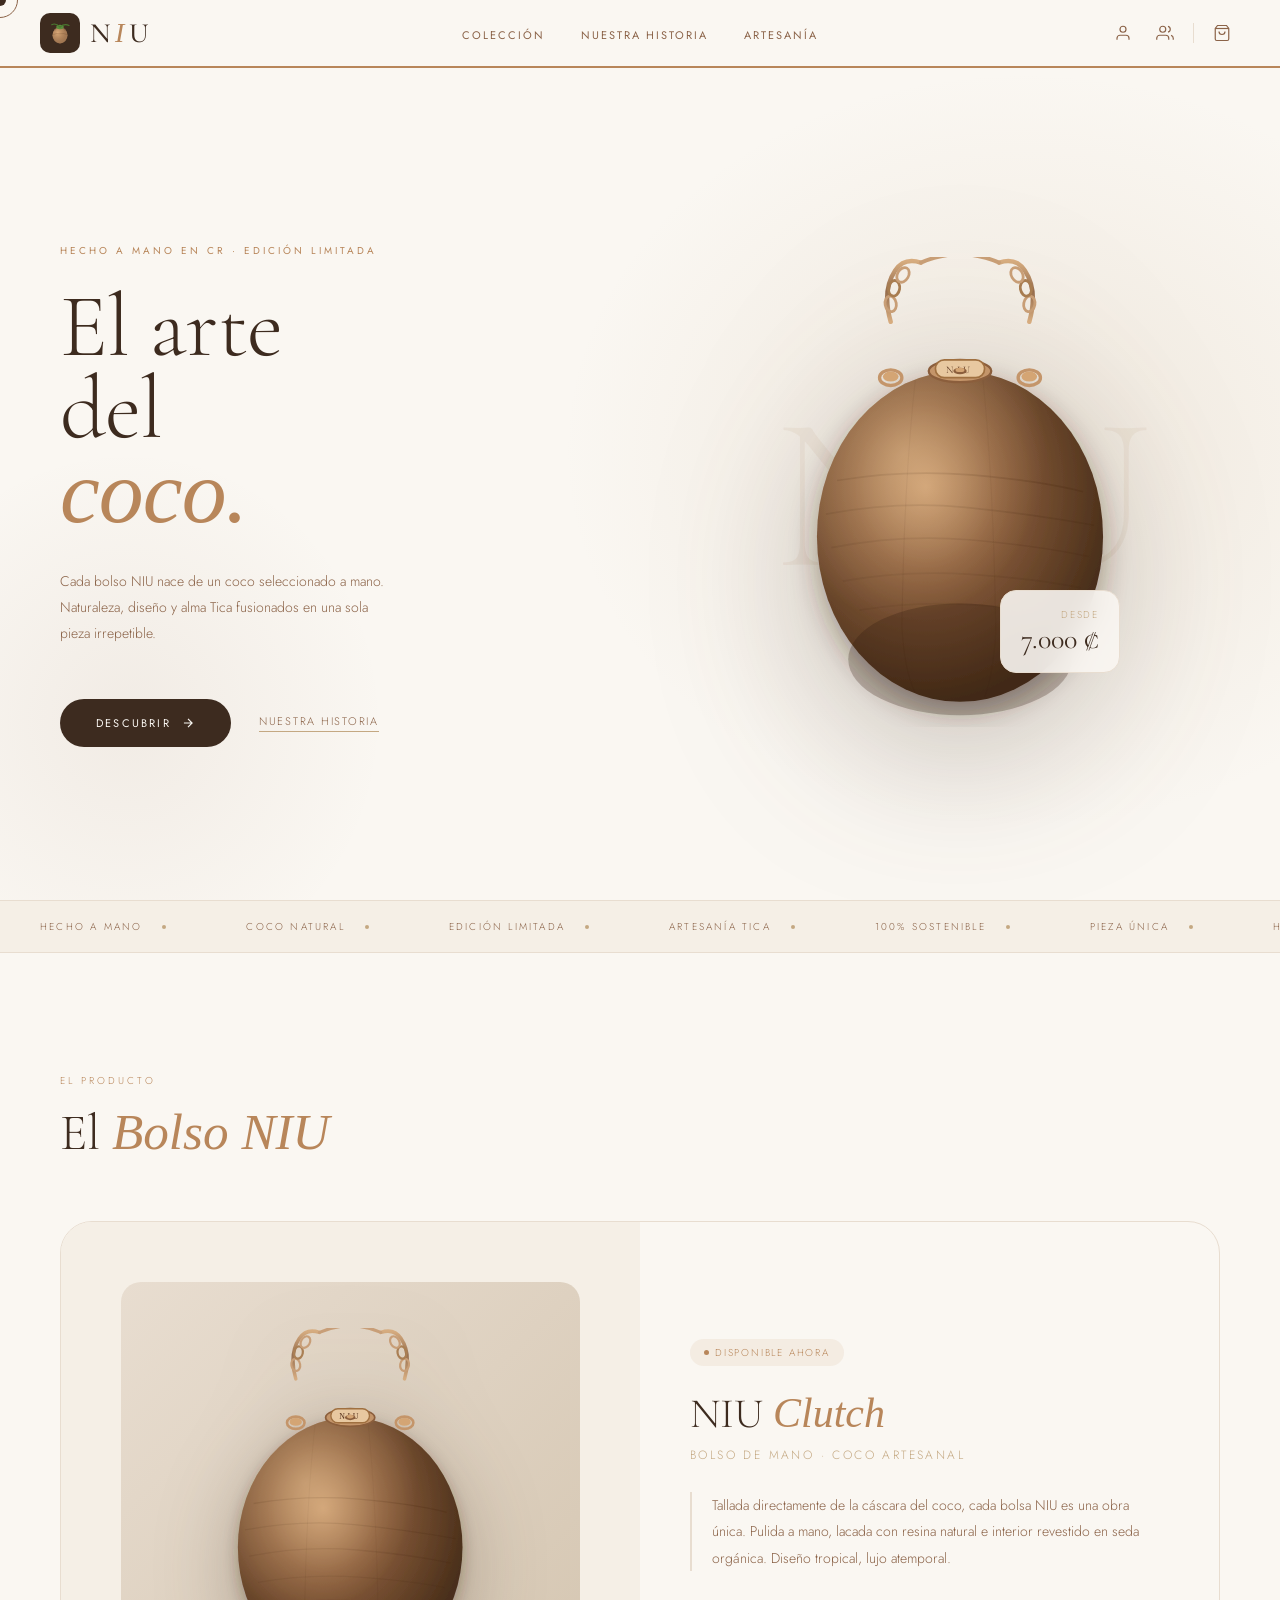
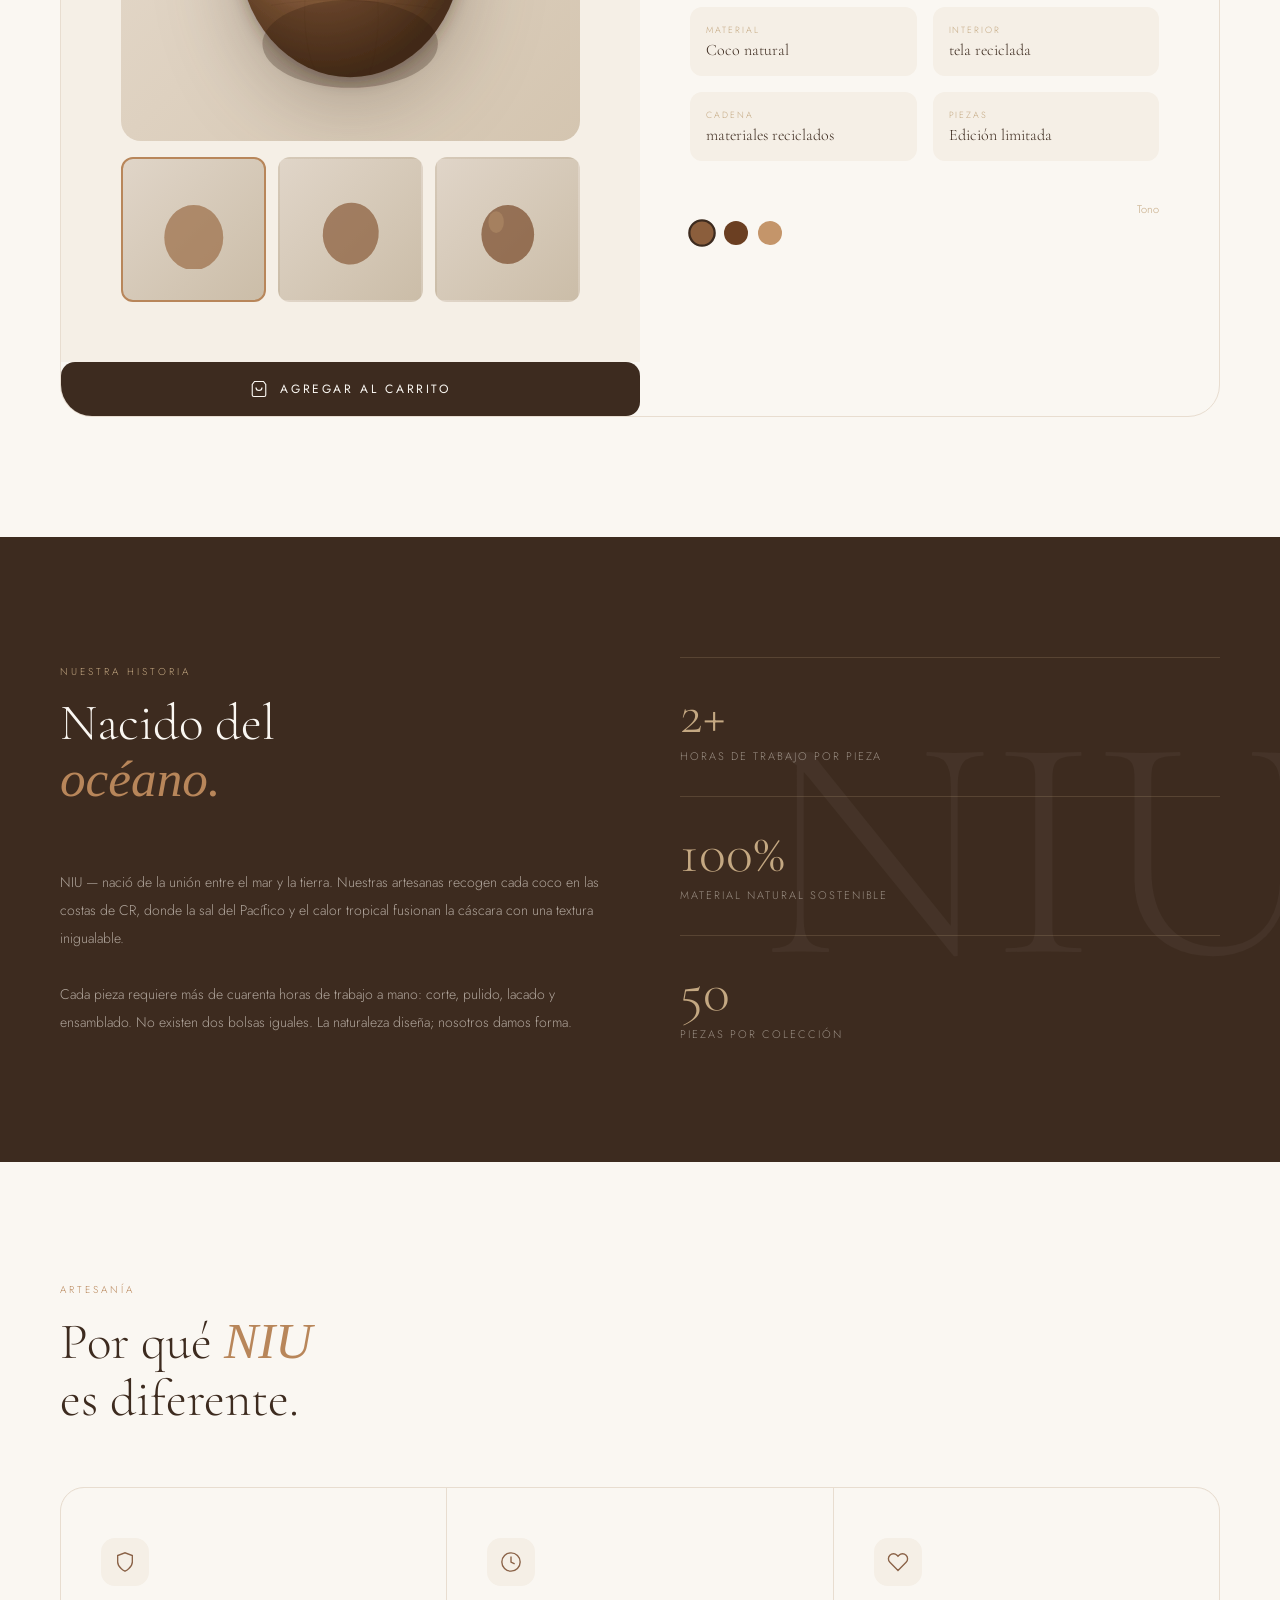
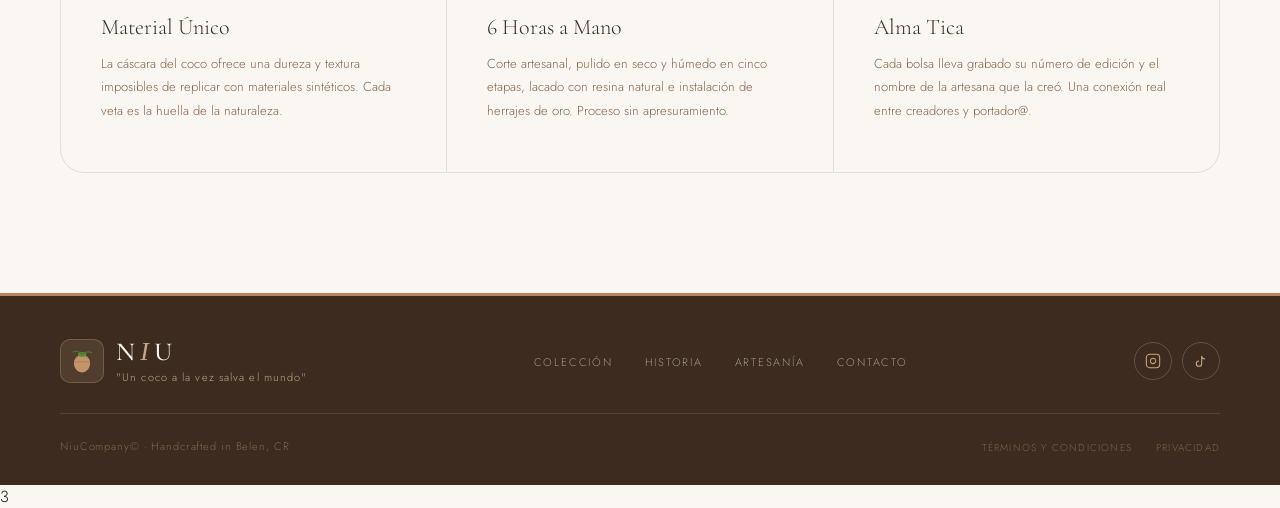
==== commit 789a92d8: "Cambio repositorio Catalogo" ====
--- a/html/catalogo.html
+++ b/html/catalogo.html
@@ -7,7 +7,7 @@
   <link rel="preconnect" href="https://fonts.googleapis.com" />
   <link rel="preconnect" href="https://fonts.gstatic.com" crossorigin />
   <link href="https://fonts.googleapis.com/css2?family=Cormorant+Garamond:ital,wght@0,300;0,400;0,500;1,300;1,400&family=Jost:wght@200;300;400;500&display=swap" rel="stylesheet" />
-  <link rel="stylesheet" href="catalogo.css" />
+  <link rel="stylesheet" href="../css/catalogo.css" />
 </head>
 <body>
 
@@ -171,7 +171,7 @@
   <!-- ══ PRODUCTO ══ -->
   <section class="product-section" id="product">
     <p class="section-label reveal">El Producto</p>
-    <h2 class="section-title reveal">La <em>Bolso NIU</em></h2>
+    <h2 class="section-title reveal">El <em>Bolso NIU</em></h2>
 
     <div class="product-grid reveal">
       <!-- Galería -->
@@ -259,15 +259,15 @@
           </div>
           <div class="spec-item">
             <div class="spec-label">Interior</div>
-            <div class="spec-value">Seda orgánica</div>
+            <div class="spec-value">tela reciclada</div>
           </div>
           <div class="spec-item">
             <div class="spec-label">Cadena</div>
-            <div class="spec-value">materiales organicos</div>
+            <div class="spec-value">materiales reciclados</div>
           </div>
           <div class="spec-item">
             <div class="spec-label">Piezas</div>
-            <div class="spec-value">Edición 50 uds</div>
+            <div class="spec-value">Edición limitada</div>
           </div>
         </div>
           <div>
@@ -296,7 +296,7 @@
         <p class="section-label reveal">Nuestra Historia</p>
         <h2 class="section-title reveal">Nacido del<br><em>océano.</em></h2>
         <p class="story-body reveal">
-          NIU —coco en hawaiiano— nació de la unión entre el mar y la tierra. Nuestras artesanas recogen cada coco en las costas de Maui, donde la sal del Pacífico y el calor tropical fusionan la cáscara con una textura inigualable.<br><br>
+          NIU — nació de la unión entre el mar y la tierra. Nuestras artesanas recogen cada coco en las costas de CR, donde la sal del Pacífico y el calor tropical fusionan la cáscara con una textura inigualable.<br><br>
           Cada pieza requiere más de cuarenta horas de trabajo a mano: corte, pulido, lacado y ensamblado. No existen dos bolsas iguales. La naturaleza diseña; nosotros damos forma.
         </p>
       </div>
@@ -391,6 +391,7 @@
       </ul>
     </div>
   </footer>
+  3
 
   <!-- TOAST -->
   <div id="toast" style="
@@ -400,6 +401,6 @@
     opacity:0; transition:opacity .4s, transform .4s; z-index:999; white-space:nowrap;
   ">✓ Agregado al carrito</div>
 
-  <script src="catalogo.js"></script>
+  <script src="../js/catalogo.js"></script>
 </body>
 </html>
--- a/css/catalogo.css
+++ b/css/catalogo.css
@@ -0,0 +1,791 @@
+
+
+*, *::before, *::after { margin: 0; padding: 0; box-sizing: border-box; }
+
+:root {
+  --sand:    #f5efe6;
+  --cream:   #faf7f2;
+  --bark:    #3d2b1f;
+  --husk:    #8b6348;
+  --shell:   #c4a882;
+  --foam:    #e8ddd0;
+  --ink:     #1a1108;
+  --accent:  #b8865a;
+}
+
+html { scroll-behavior: smooth; }
+
+body {
+  background: var(--cream);
+  color: var(--ink);
+  font-family: 'Jost', sans-serif;
+  font-weight: 300;
+  overflow-x: hidden;
+  cursor: none;
+}
+
+/* ── CUSTOM CURSOR ── */
+.cursor {
+  position: fixed;
+  width: 12px; height: 12px;
+  background: var(--bark);
+  border-radius: 50%;
+  pointer-events: none;
+  z-index: 9999;
+  transform: translate(-50%, -50%);
+  transition: transform .15s ease, width .25s ease, height .25s ease, background .25s ease;
+}
+.cursor-ring {
+  position: fixed;
+  width: 36px; height: 36px;
+  border: 1px solid var(--husk);
+  border-radius: 50%;
+  pointer-events: none;
+  z-index: 9998;
+  transform: translate(-50%, -50%);
+  transition: transform .4s ease, width .3s ease, height .3s ease;
+}
+body:has(a:hover) .cursor,
+body:has(button:hover) .cursor { width: 6px; height: 6px; background: var(--accent); }
+body:has(a:hover) .cursor-ring,
+body:has(button:hover) .cursor-ring { width: 52px; height: 52px; border-color: var(--accent); }
+
+/* ── NAV ── */
+nav {
+  position: fixed;
+  top: 0; left: 0; right: 0;
+  z-index: 100;
+  display: flex;
+  align-items: center;
+  justify-content: space-between;
+  padding: 0 40px;
+  height: 68px;
+  background: rgba(250,247,242,.92);
+  backdrop-filter: blur(20px) saturate(1.4);
+  -webkit-backdrop-filter: blur(20px) saturate(1.4);
+  border-bottom: 2px solid var(--accent);
+  transition: height .4s ease, box-shadow .4s;
+}
+nav.scrolled { height: 54px; box-shadow: 0 4px 24px rgba(61,43,31,.1); }
+
+.nav-logo {
+  display: flex;
+  align-items: center;
+  gap: 10px;
+  text-decoration: none;
+}
+.nav-logo-icon {
+  width: 40px; height: 40px;
+  border-radius: 10px;
+  background: var(--bark);
+  display: flex; align-items: center; justify-content: center;
+  flex-shrink: 0;
+  transition: background .3s;
+}
+.nav-logo:hover .nav-logo-icon { background: var(--accent); }
+.nav-logo-icon svg { width: 24px; }
+.nav-logo-text {
+  font-family: 'Cormorant Garamond', serif;
+  font-size: 28px;
+  font-weight: 500;
+  letter-spacing: .18em;
+  color: var(--bark);
+  line-height: 1;
+}
+.nav-logo-text em { font-style: italic; color: var(--accent); }
+
+.nav-links {
+  display: flex;
+  gap: 36px;
+  list-style: none;
+  position: absolute;
+  left: 50%; transform: translateX(-50%);
+}
+.nav-links a {
+  font-size: 11px;
+  font-weight: 400;
+  letter-spacing: .18em;
+  text-transform: uppercase;
+  color: var(--husk);
+  text-decoration: none;
+  position: relative;
+}
+.nav-links a::after {
+  content: '';
+  position: absolute;
+  bottom: -3px; left: 0;
+  width: 0; height: 1px;
+  background: var(--accent);
+  transition: width .35s ease;
+}
+.nav-links a:hover::after { width: 100%; }
+.nav-links a:hover { color: var(--bark); }
+
+.nav-icons {
+  display: flex;
+  align-items: center;
+  gap: 6px;
+}
+.nav-icon-btn {
+  width: 36px; height: 36px;
+  border: none;
+  border-radius: 8px;
+  display: flex; align-items: center; justify-content: center;
+  background: transparent;
+  cursor: none;
+  transition: background .25s;
+  position: relative;
+}
+.nav-icon-btn:hover { background: var(--foam); }
+.nav-icon-btn svg { width: 18px; height: 18px; }
+.nav-icon-btn svg path,
+.nav-icon-btn svg circle,
+.nav-icon-btn svg rect,
+.nav-icon-btn svg line { stroke: var(--husk); fill: none; stroke-width: 1.6; transition: stroke .25s; }
+.nav-icon-btn:hover svg path,
+.nav-icon-btn:hover svg circle { stroke: var(--bark); }
+.nav-icon-btn .badge {
+  position: absolute;
+  top: 4px; right: 4px;
+  width: 8px; height: 8px;
+  border-radius: 50%;
+  background: var(--accent);
+  border: 1.5px solid var(--cream);
+}
+.nav-divider {
+  width: 1px; height: 20px;
+  background: var(--foam);
+  margin: 0 4px;
+}
+
+/* ── HERO ── */
+.hero {
+  min-height: 100vh;
+  display: grid;
+  grid-template-columns: 1fr 1fr;
+  padding-top: 90px;
+  position: relative;
+  overflow: hidden;
+}
+.hero::before {
+  content: '';
+  position: absolute;
+  inset: 0;
+  background:
+    radial-gradient(ellipse 60% 70% at 80% 50%, rgba(196,168,130,.18) 0%, transparent 60%),
+    radial-gradient(ellipse 40% 60% at 10% 80%, rgba(139,99,72,.08) 0%, transparent 50%);
+  pointer-events: none;
+}
+
+.hero-text {
+  display: flex;
+  flex-direction: column;
+  justify-content: center;
+  padding: 80px 60px;
+  position: relative;
+  z-index: 2;
+}
+.hero-eyebrow {
+  font-size: 10px;
+  font-weight: 400;
+  letter-spacing: .3em;
+  text-transform: uppercase;
+  color: var(--accent);
+  margin-bottom: 28px;
+  opacity: 0;
+  animation: fadeUp .8s ease .3s forwards;
+}
+.hero-title {
+  font-family: 'Cormorant Garamond', serif;
+  font-size: clamp(64px, 7vw, 102px);
+  font-weight: 300;
+  line-height: .92;
+  color: var(--bark);
+  letter-spacing: -.01em;
+  margin-bottom: 36px;
+  opacity: 0;
+  animation: fadeUp .9s ease .5s forwards;
+}
+.hero-title em {
+  font-style: italic;
+  color: var(--accent);
+  display: block;
+}
+.hero-desc {
+  font-size: 14px;
+  line-height: 1.85;
+  color: var(--husk);
+  max-width: 340px;
+  margin-bottom: 52px;
+  opacity: 0;
+  animation: fadeUp .9s ease .7s forwards;
+}
+.hero-actions {
+  display: flex;
+  align-items: center;
+  gap: 28px;
+  opacity: 0;
+  animation: fadeUp .9s ease .9s forwards;
+}
+
+.btn-primary {
+  display: inline-flex;
+  align-items: center;
+  gap: 10px;
+  background: var(--bark);
+  color: var(--cream);
+  font-family: 'Jost', sans-serif;
+  font-size: 11px;
+  font-weight: 400;
+  letter-spacing: .2em;
+  text-transform: uppercase;
+  padding: 16px 36px;
+  border: none;
+  border-radius: 50px;
+  cursor: none;
+  text-decoration: none;
+  transition: background .3s, transform .3s, box-shadow .3s;
+}
+.btn-primary:hover {
+  background: var(--accent);
+  transform: translateY(-2px);
+  box-shadow: 0 12px 36px rgba(61,43,31,.22);
+}
+.btn-primary svg { width: 14px; transition: transform .3s; }
+.btn-primary:hover svg { transform: translateX(3px); }
+
+.btn-secondary {
+  font-size: 11px;
+  letter-spacing: .16em;
+  text-transform: uppercase;
+  color: var(--husk);
+  text-decoration: none;
+  border-bottom: 1px solid var(--shell);
+  padding-bottom: 2px;
+  transition: color .3s, border-color .3s;
+}
+.btn-secondary:hover { color: var(--bark); border-color: var(--bark); }
+
+.hero-visual {
+  position: relative;
+  display: flex;
+  align-items: center;
+  justify-content: center;
+  overflow: hidden;
+}
+.hero-bg-text {
+  position: absolute;
+  font-family: 'Cormorant Garamond', serif;
+  font-size: 220px;
+  font-weight: 300;
+  color: rgba(196,168,130,.12);
+  letter-spacing: -.02em;
+  white-space: nowrap;
+  user-select: none;
+  pointer-events: none;
+}
+.bag-container {
+  position: relative;
+  z-index: 2;
+  opacity: 0;
+  animation: scaleIn 1.2s cubic-bezier(.16,1,.3,1) .4s forwards;
+}
+.bag-svg {
+  width: min(380px, 50vw);
+  filter: drop-shadow(0 40px 80px rgba(61,43,31,.28));
+  transition: transform .6s cubic-bezier(.34,1.56,.64,1);
+}
+.bag-svg:hover { transform: scale(1.04) rotate(-1deg); }
+.bag-tag {
+  position: absolute;
+  bottom: 60px; right: 30px;
+  background: rgba(250,247,242,.9);
+  backdrop-filter: blur(12px);
+  border: 1px solid var(--foam);
+  border-radius: 16px;
+  padding: 16px 20px;
+  text-align: right;
+  opacity: 0;
+  animation: fadeUp .8s ease 1.2s forwards;
+}
+.bag-tag .price {
+  font-family: 'Cormorant Garamond', serif;
+  font-size: 28px;
+  font-weight: 400;
+  color: var(--bark);
+}
+.bag-tag .price-label {
+  font-size: 10px;
+  letter-spacing: .18em;
+  text-transform: uppercase;
+  color: var(--shell);
+}
+
+/* ── MARQUEE ── */
+.marquee-section {
+  border-top: 1px solid var(--foam);
+  border-bottom: 1px solid var(--foam);
+  overflow: hidden;
+  padding: 18px 0;
+  background: var(--sand);
+}
+.marquee-track {
+  display: flex;
+  gap: 0;
+  animation: marquee 22s linear infinite;
+  width: max-content;
+}
+.marquee-item {
+  display: flex;
+  align-items: center;
+  gap: 20px;
+  padding: 0 40px;
+  font-size: 10px;
+  letter-spacing: .22em;
+  text-transform: uppercase;
+  color: var(--husk);
+  white-space: nowrap;
+}
+.marquee-dot {
+  width: 4px; height: 4px;
+  border-radius: 50%;
+  background: var(--shell);
+  flex-shrink: 0;
+}
+
+/* ── PRODUCT SECTION ── */
+.product-section {
+  padding: 120px 60px;
+  position: relative;
+}
+.section-label {
+  font-size: 10px;
+  letter-spacing: .3em;
+  text-transform: uppercase;
+  color: var(--accent);
+  margin-bottom: 16px;
+}
+.section-title {
+  font-family: 'Cormorant Garamond', serif;
+  font-size: clamp(38px, 4vw, 58px);
+  font-weight: 300;
+  color: var(--bark);
+  line-height: 1.1;
+  margin-bottom: 60px;
+}
+.section-title em { font-style: italic; color: var(--accent); }
+
+.product-grid {
+  display: grid;
+  grid-template-columns: 1fr 1fr;
+  gap: 0;
+  border: 1px solid var(--foam);
+  border-radius: 32px;
+  overflow: hidden;
+}
+.product-gallery {
+  background: var(--sand);
+  padding: 60px;
+  display: flex;
+  flex-direction: column;
+  gap: 16px;
+  position: relative;
+}
+.gallery-main {
+  aspect-ratio: 1;
+  border-radius: 20px;
+  background: linear-gradient(135deg, #e8ddd0, #d4c5b0);
+  overflow: hidden;
+  display: flex;
+  align-items: center;
+  justify-content: center;
+  cursor: none;
+  position: relative;
+}
+.gallery-main svg {
+  width: 65%;
+  filter: drop-shadow(0 20px 40px rgba(61,43,31,.3));
+  transition: transform .6s cubic-bezier(.34,1.56,.64,1);
+}
+.gallery-main:hover svg { transform: scale(1.08) rotate(2deg); }
+
+.gallery-thumbs { display: flex; gap: 12px; }
+.thumb {
+  flex: 1;
+  aspect-ratio: 1;
+  border-radius: 12px;
+  background: linear-gradient(135deg, #e0d5c8, #cbbda8);
+  border: 2px solid transparent;
+  display: flex;
+  align-items: center;
+  justify-content: center;
+  cursor: none;
+  transition: border-color .3s, transform .3s;
+  overflow: hidden;
+}
+.thumb.active { border-color: var(--accent); }
+.thumb:hover { transform: translateY(-3px); }
+.thumb svg { width: 55%; opacity: .7; }
+
+.product-info {
+  padding: 60px 60px 60px 50px;
+  display: flex;
+  flex-direction: column;
+  justify-content: center;
+}
+.product-badge {
+  display: inline-flex;
+  align-items: center;
+  gap: 6px;
+  background: rgba(184,134,90,.1);
+  color: var(--accent);
+  font-size: 10px;
+  letter-spacing: .18em;
+  text-transform: uppercase;
+  padding: 6px 14px;
+  border-radius: 50px;
+  margin-bottom: 24px;
+  width: fit-content;
+}
+.badge-dot { width: 5px; height: 5px; border-radius: 50%; background: var(--accent); }
+.product-name {
+  font-family: 'Cormorant Garamond', serif;
+  font-size: 42px;
+  font-weight: 300;
+  color: var(--bark);
+  line-height: 1.1;
+  margin-bottom: 8px;
+}
+.product-name em { font-style: italic; color: var(--accent); }
+.product-subtitle {
+  font-size: 12px;
+  letter-spacing: .2em;
+  text-transform: uppercase;
+  color: var(--shell);
+  margin-bottom: 28px;
+}
+.product-desc {
+  font-size: 14px;
+  line-height: 1.9;
+  color: var(--husk);
+  margin-bottom: 36px;
+  border-left: 2px solid var(--foam);
+  padding-left: 20px;
+}
+.product-specs {
+  display: grid;
+  grid-template-columns: 1fr 1fr;
+  gap: 16px;
+  margin-bottom: 40px;
+}
+.spec-item {
+  padding: 16px;
+  background: var(--sand);
+  border-radius: 12px;
+}
+.spec-label {
+  font-size: 9px;
+  letter-spacing: .22em;
+  text-transform: uppercase;
+  color: var(--shell);
+  margin-bottom: 4px;
+}
+.spec-value {
+  font-family: 'Cormorant Garamond', serif;
+  font-size: 16px;
+  color: var(--bark);
+}
+.product-price-row {
+  display: flex;
+  align-items: flex-end;
+  justify-content: space-between;
+  margin-bottom: 28px;
+}
+.product-price {
+  font-family: 'Cormorant Garamond', serif;
+  font-size: 48px;
+  font-weight: 300;
+  color: var(--bark);
+  line-height: 1;
+}
+.price-note {
+  font-size: 11px;
+  color: var(--shell);
+  margin-bottom: 4px;
+}
+.color-options { display: flex; gap: 10px; }
+.color-dot {
+  width: 24px; height: 24px;
+  border-radius: 50%;
+  cursor: none;
+  border: 2px solid transparent;
+  transition: border-color .2s, transform .2s;
+}
+.color-dot.active { border-color: var(--bark); transform: scale(1.15); }
+.color-dot:hover { transform: scale(1.15); }
+.add-to-bag {
+  width: 100%;
+  display: flex;
+  align-items: center;
+  justify-content: center;
+  gap: 12px;
+  background: var(--bark);
+  color: var(--cream);
+  font-family: 'Jost', sans-serif;
+  font-size: 12px;
+  font-weight: 400;
+  letter-spacing: .22em;
+  text-transform: uppercase;
+  padding: 18px;
+  border: none;
+  border-radius: 14px;
+  cursor: none;
+  transition: background .3s, transform .2s, box-shadow .3s;
+}
+.add-to-bag:hover {
+  background: var(--accent);
+  transform: translateY(-2px);
+  box-shadow: 0 16px 40px rgba(61,43,31,.22);
+}
+.add-to-bag svg { width: 18px; }
+.add-to-bag svg path { stroke: var(--cream); fill: none; stroke-width: 1.5; }
+
+/* ── STORY SECTION ── */
+.story-section {
+  padding: 120px 60px;
+  background: var(--bark);
+  color: var(--cream);
+  position: relative;
+  overflow: hidden;
+}
+.story-section::before {
+  content: 'NIU';
+  position: absolute;
+  font-family: 'Cormorant Garamond', serif;
+  font-size: 320px;
+  font-weight: 300;
+  color: rgba(255,255,255,.04);
+  right: -40px;
+  top: 50%;
+  transform: translateY(-50%);
+  line-height: 1;
+  pointer-events: none;
+}
+.story-grid {
+  display: grid;
+  grid-template-columns: 1fr 1fr;
+  gap: 80px;
+  align-items: center;
+  position: relative;
+  z-index: 2;
+}
+.story-text .section-label { color: var(--shell); }
+.story-text .section-title { color: var(--cream); }
+.story-body {
+  font-size: 14px;
+  line-height: 2;
+  color: rgba(245,239,230,.62);
+}
+.story-stats { display: flex; flex-direction: column; gap: 32px; }
+.stat-item {
+  border-top: 1px solid rgba(196,168,130,.2);
+  padding-top: 28px;
+}
+.stat-num {
+  font-family: 'Cormorant Garamond', serif;
+  font-size: 56px;
+  font-weight: 300;
+  color: var(--shell);
+  line-height: 1;
+  margin-bottom: 6px;
+}
+.stat-label {
+  font-size: 11px;
+  letter-spacing: .18em;
+  text-transform: uppercase;
+  color: rgba(245,239,230,.5);
+}
+
+/* ── FEATURES ── */
+.features-section { padding: 120px 60px; }
+.features-grid {
+  display: grid;
+  grid-template-columns: repeat(3, 1fr);
+  gap: 1px;
+  background: var(--foam);
+  border: 1px solid var(--foam);
+  border-radius: 24px;
+  overflow: hidden;
+  margin-top: 60px;
+}
+.feature-card {
+  background: var(--cream);
+  padding: 50px 40px;
+  transition: background .3s;
+}
+.feature-card:hover { background: var(--sand); }
+.feature-icon {
+  width: 48px; height: 48px;
+  border-radius: 14px;
+  background: var(--sand);
+  display: flex;
+  align-items: center;
+  justify-content: center;
+  margin-bottom: 28px;
+  transition: background .3s;
+}
+.feature-card:hover .feature-icon { background: rgba(184,134,90,.15); }
+.feature-icon svg { width: 22px; }
+.feature-icon svg path,
+.feature-icon svg circle,
+.feature-icon svg line { stroke: var(--husk); fill: none; stroke-width: 1.5; }
+.feature-title {
+  font-family: 'Cormorant Garamond', serif;
+  font-size: 22px;
+  color: var(--bark);
+  margin-bottom: 12px;
+}
+.feature-desc {
+  font-size: 13px;
+  line-height: 1.8;
+  color: var(--husk);
+}
+
+/* ── FOOTER ── */
+footer {
+  background: var(--bark);
+  border-top: 3px solid var(--accent);
+  padding: 40px 60px 28px;
+  color: var(--cream);
+}
+.footer-inner {
+  display: flex;
+  align-items: center;
+  justify-content: space-between;
+  padding-bottom: 28px;
+  border-bottom: 1px solid rgba(196,168,130,.2);
+  gap: 24px;
+  flex-wrap: wrap;
+}
+.footer-brand { display: flex; align-items: center; gap: 12px; }
+.footer-brand-icon {
+  width: 44px; height: 44px;
+  border-radius: 10px;
+  background: rgba(196,168,130,.15);
+  border: 1px solid rgba(196,168,130,.3);
+  display: flex; align-items: center; justify-content: center;
+}
+.footer-brand-icon svg { width: 26px; }
+.footer-logo {
+  font-family: 'Cormorant Garamond', serif;
+  font-size: 26px;
+  font-weight: 500;
+  letter-spacing: .2em;
+  color: var(--cream);
+}
+.footer-logo em { font-style: italic; color: var(--shell); }
+.footer-tagline {
+  font-size: 11px;
+  color: var(--shell);
+  letter-spacing: .1em;
+  margin-top: 2px;
+}
+.footer-links {
+  display: flex;
+  gap: 32px;
+  list-style: none;
+  flex-wrap: wrap;
+  justify-content: center;
+}
+.footer-links a {
+  font-size: 11px;
+  letter-spacing: .16em;
+  text-transform: uppercase;
+  color: rgba(245,239,230,.55);
+  text-decoration: none;
+  transition: color .3s;
+}
+.footer-links a:hover { color: var(--shell); }
+.footer-socials { display: flex; gap: 10px; }
+.footer-social-btn {
+  width: 38px; height: 38px;
+  border-radius: 50%;
+  border: 1px solid rgba(196,168,130,.3);
+  background: transparent;
+  display: flex; align-items: center; justify-content: center;
+  cursor: none;
+  transition: background .3s, border-color .3s;
+  text-decoration: none;
+}
+.footer-social-btn:hover { background: rgba(196,168,130,.18); border-color: var(--shell); }
+.footer-social-btn svg { width: 16px; }
+.footer-social-btn svg path,
+.footer-social-btn svg circle,
+.footer-social-btn svg line,
+.footer-social-btn svg rect { stroke: var(--shell); fill: none; stroke-width: 1.6; }
+.footer-bottom {
+  display: flex;
+  align-items: center;
+  justify-content: space-between;
+  padding-top: 20px;
+  flex-wrap: wrap;
+  gap: 8px;
+}
+.footer-copy {
+  font-size: 11px;
+  color: rgba(196,168,130,.5);
+  letter-spacing: .08em;
+}
+.footer-legal { display: flex; gap: 24px; list-style: none; }
+.footer-legal a {
+  font-size: 10px;
+  letter-spacing: .12em;
+  text-transform: uppercase;
+  color: rgba(196,168,130,.45);
+  text-decoration: none;
+  transition: color .3s;
+}
+.footer-legal a:hover { color: var(--shell); }
+
+/* ── KEYFRAMES ── */
+@keyframes fadeUp {
+  from { opacity: 0; transform: translateY(30px); }
+  to   { opacity: 1; transform: translateY(0); }
+}
+@keyframes scaleIn {
+  from { opacity: 0; transform: scale(.88) translateY(20px); }
+  to   { opacity: 1; transform: scale(1) translateY(0); }
+}
+@keyframes marquee {
+  from { transform: translateX(0); }
+  to   { transform: translateX(-50%); }
+}
+
+/* ── SCROLL REVEAL ── */
+.reveal {
+  opacity: 0;
+  transform: translateY(40px);
+  transition: opacity .9s ease, transform .9s ease;
+}
+.reveal.visible {
+  opacity: 1;
+  transform: translateY(0);
+}
+
+/* ── RESPONSIVE ── */
+@media (max-width: 900px) {
+  nav { padding: 0 20px; }
+  .nav-links { display: none; }
+  .hero { grid-template-columns: 1fr; padding-top: 80px; }
+  .hero-visual { display: none; }
+  .hero-text { padding: 60px 24px; }
+  .product-grid { grid-template-columns: 1fr; }
+  .product-gallery { padding: 40px 24px; }
+  .product-info { padding: 40px 24px; }
+  .story-grid { grid-template-columns: 1fr; gap: 40px; }
+  .features-grid { grid-template-columns: 1fr; }
+  .product-section, .story-section, .features-section { padding: 80px 24px; }
+  footer { padding: 32px 20px 20px; }
+  .footer-inner { flex-direction: column; align-items: flex-start; gap: 20px; }
+  .footer-bottom { flex-direction: column; align-items: flex-start; gap: 8px; }
+}
